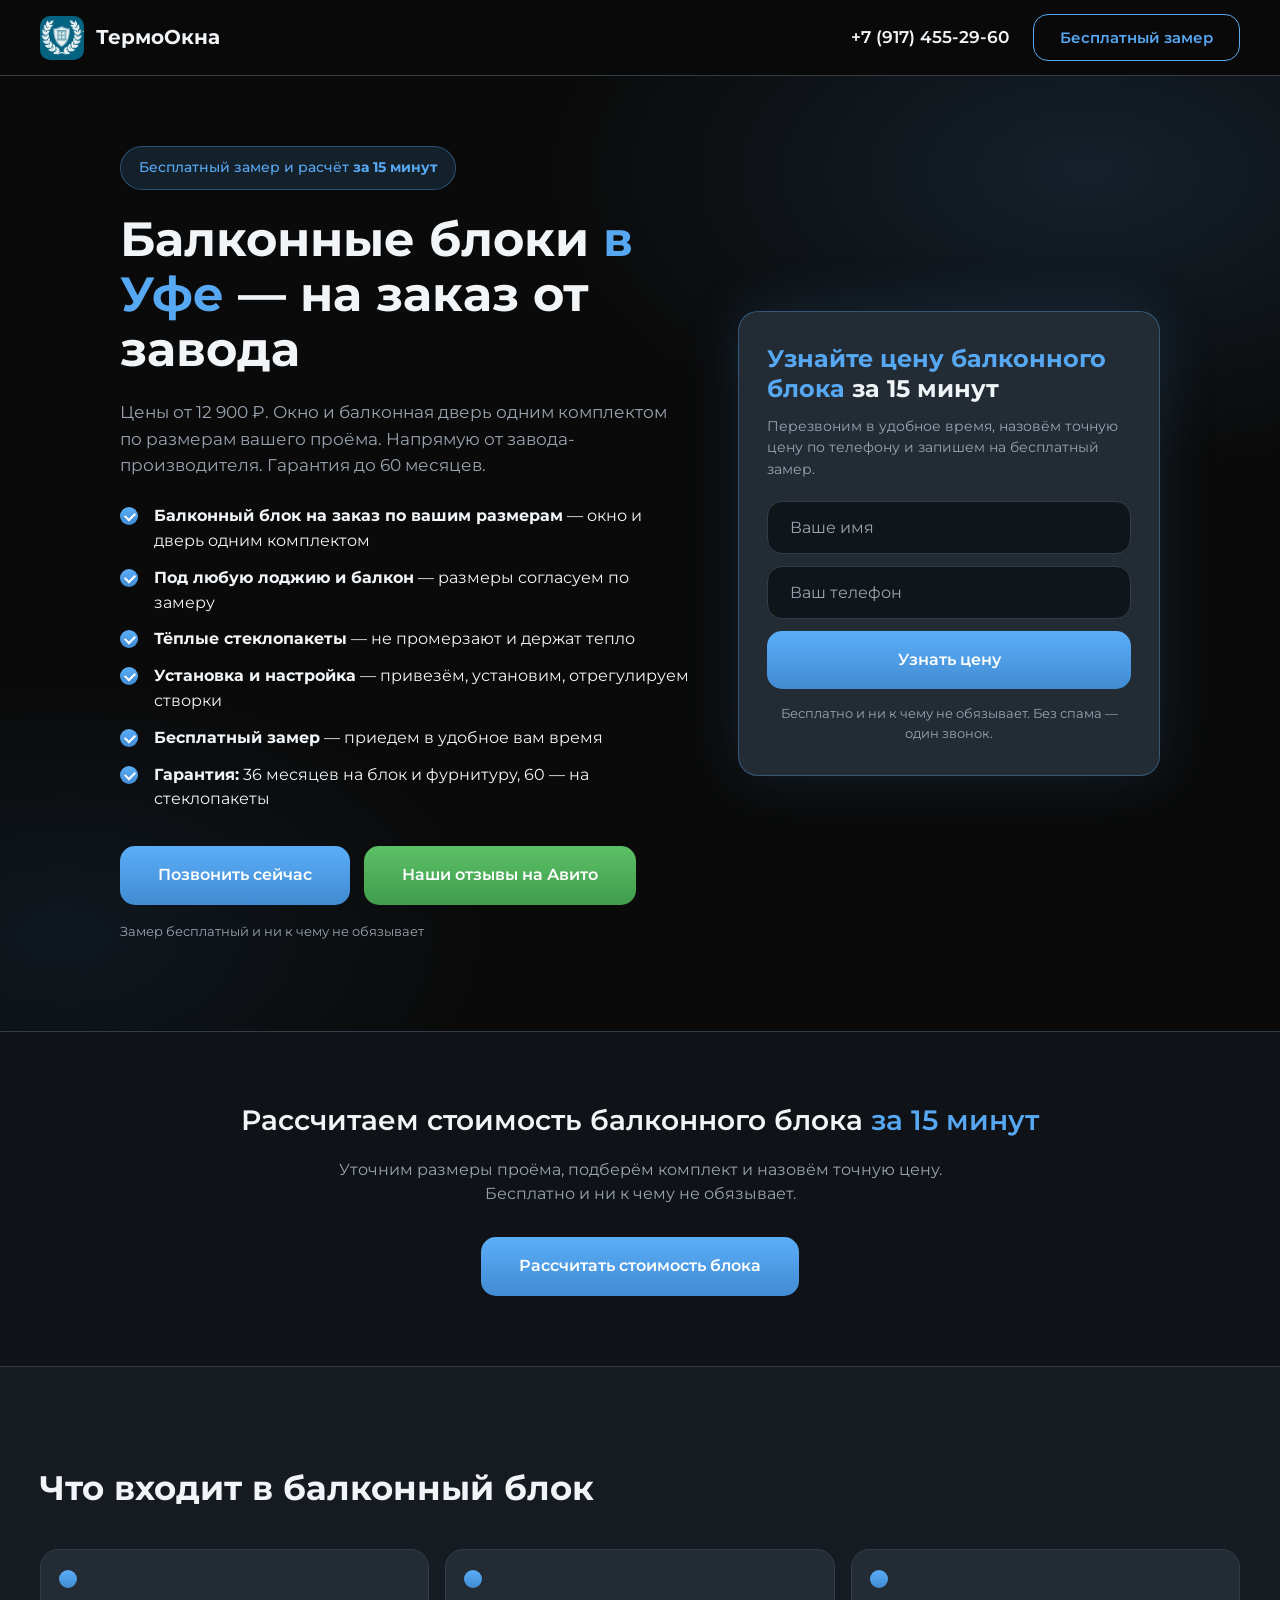
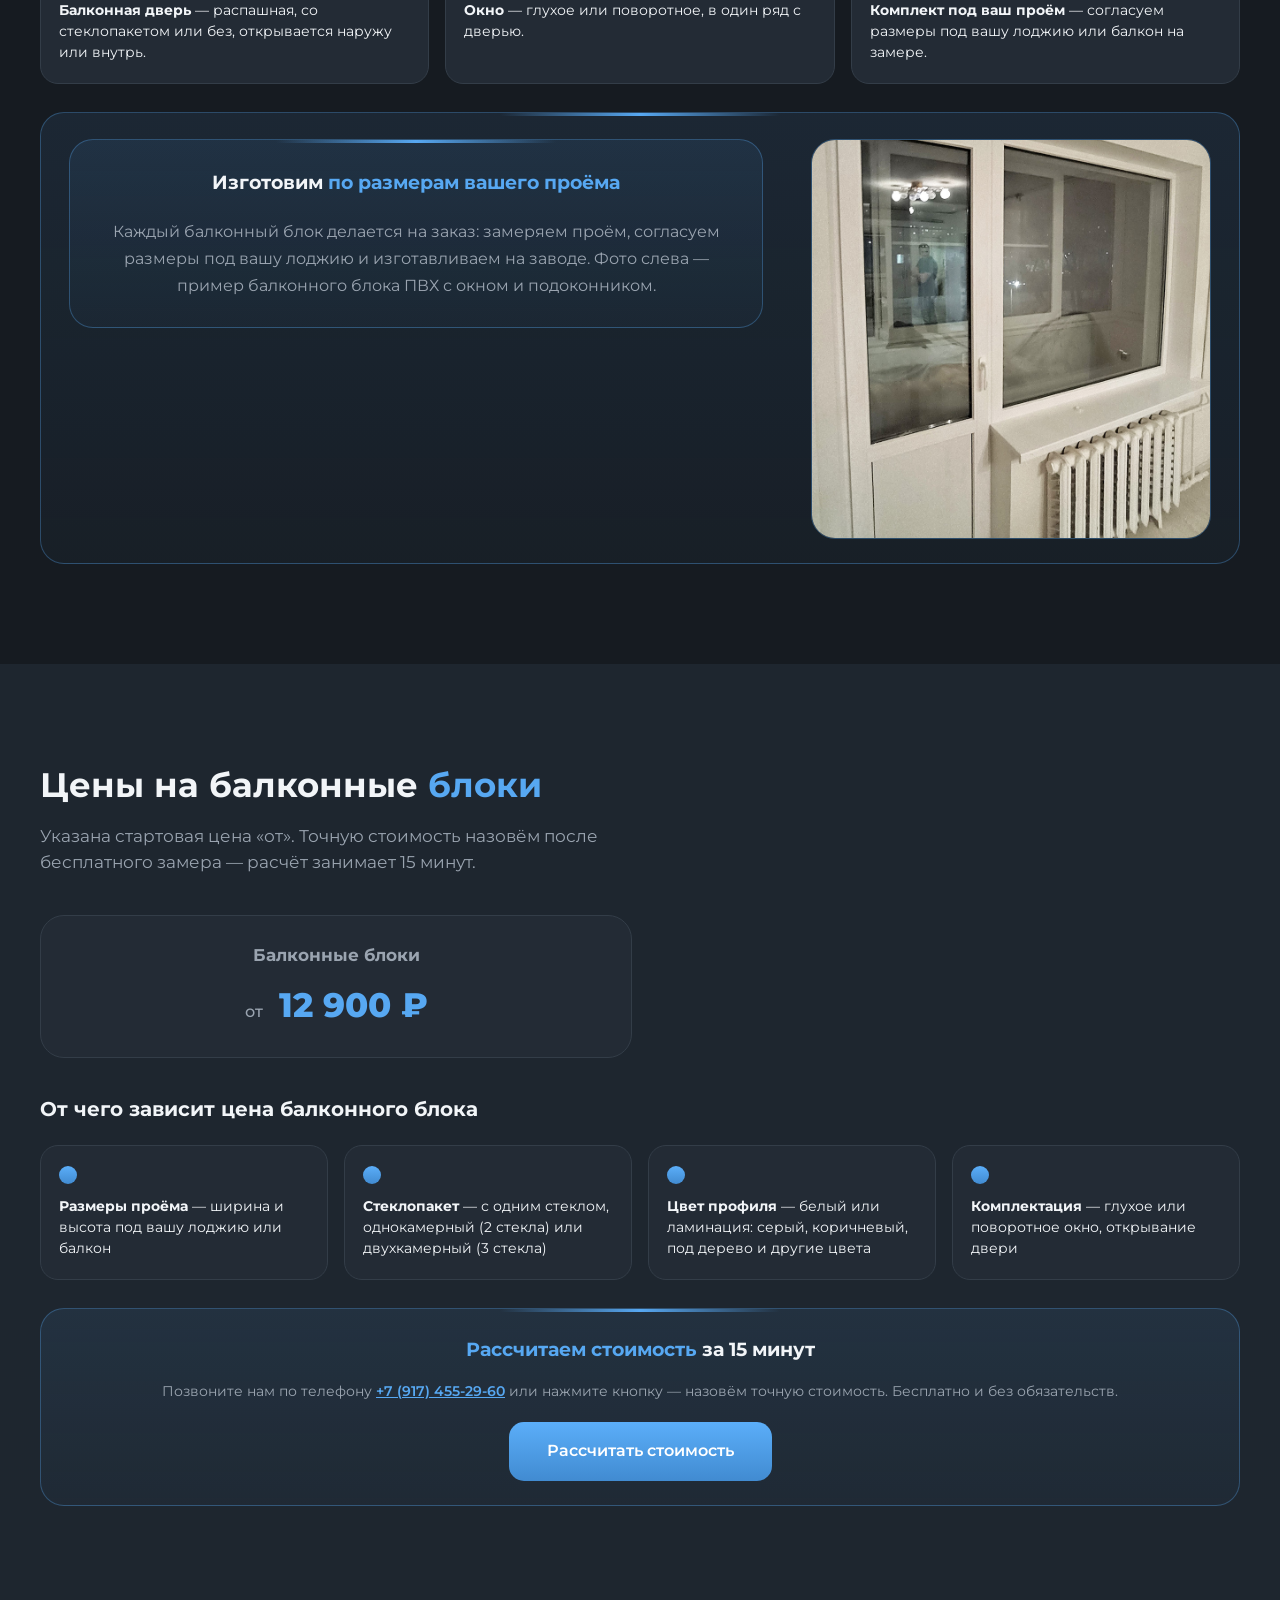
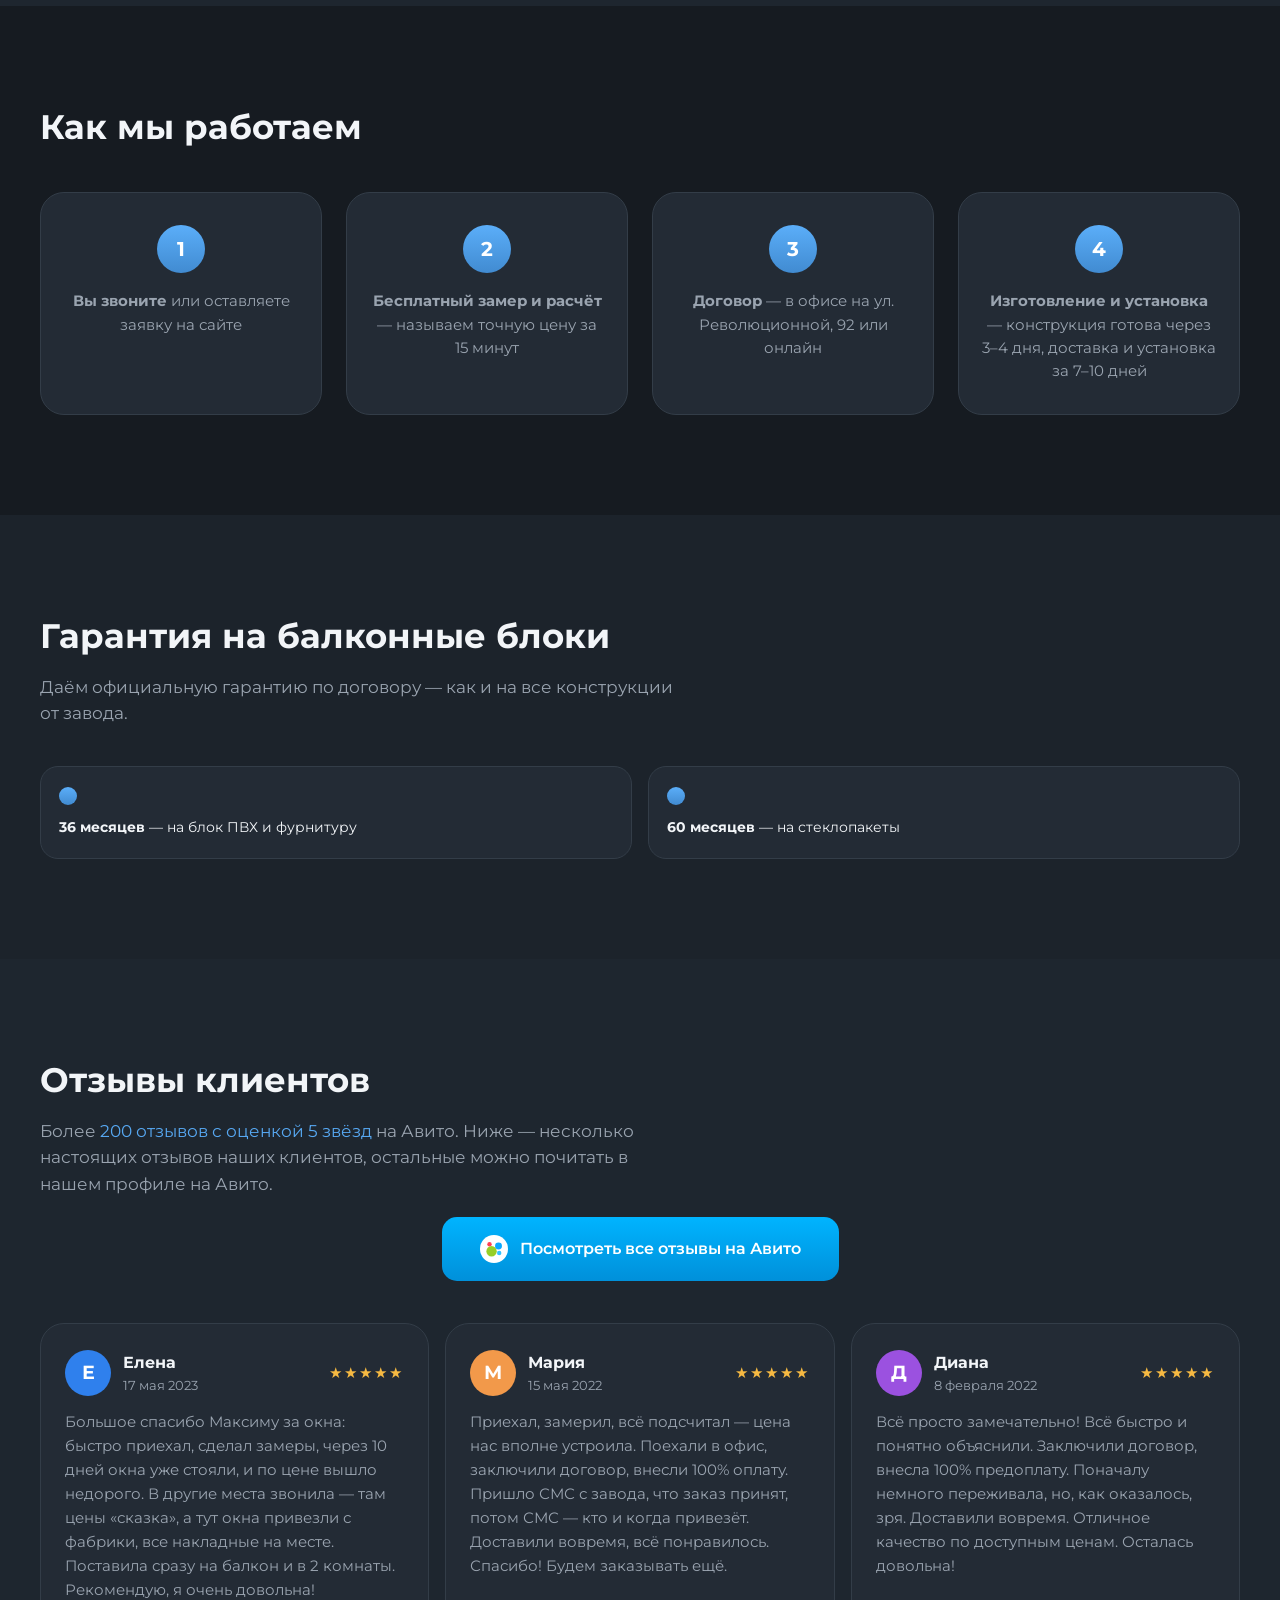
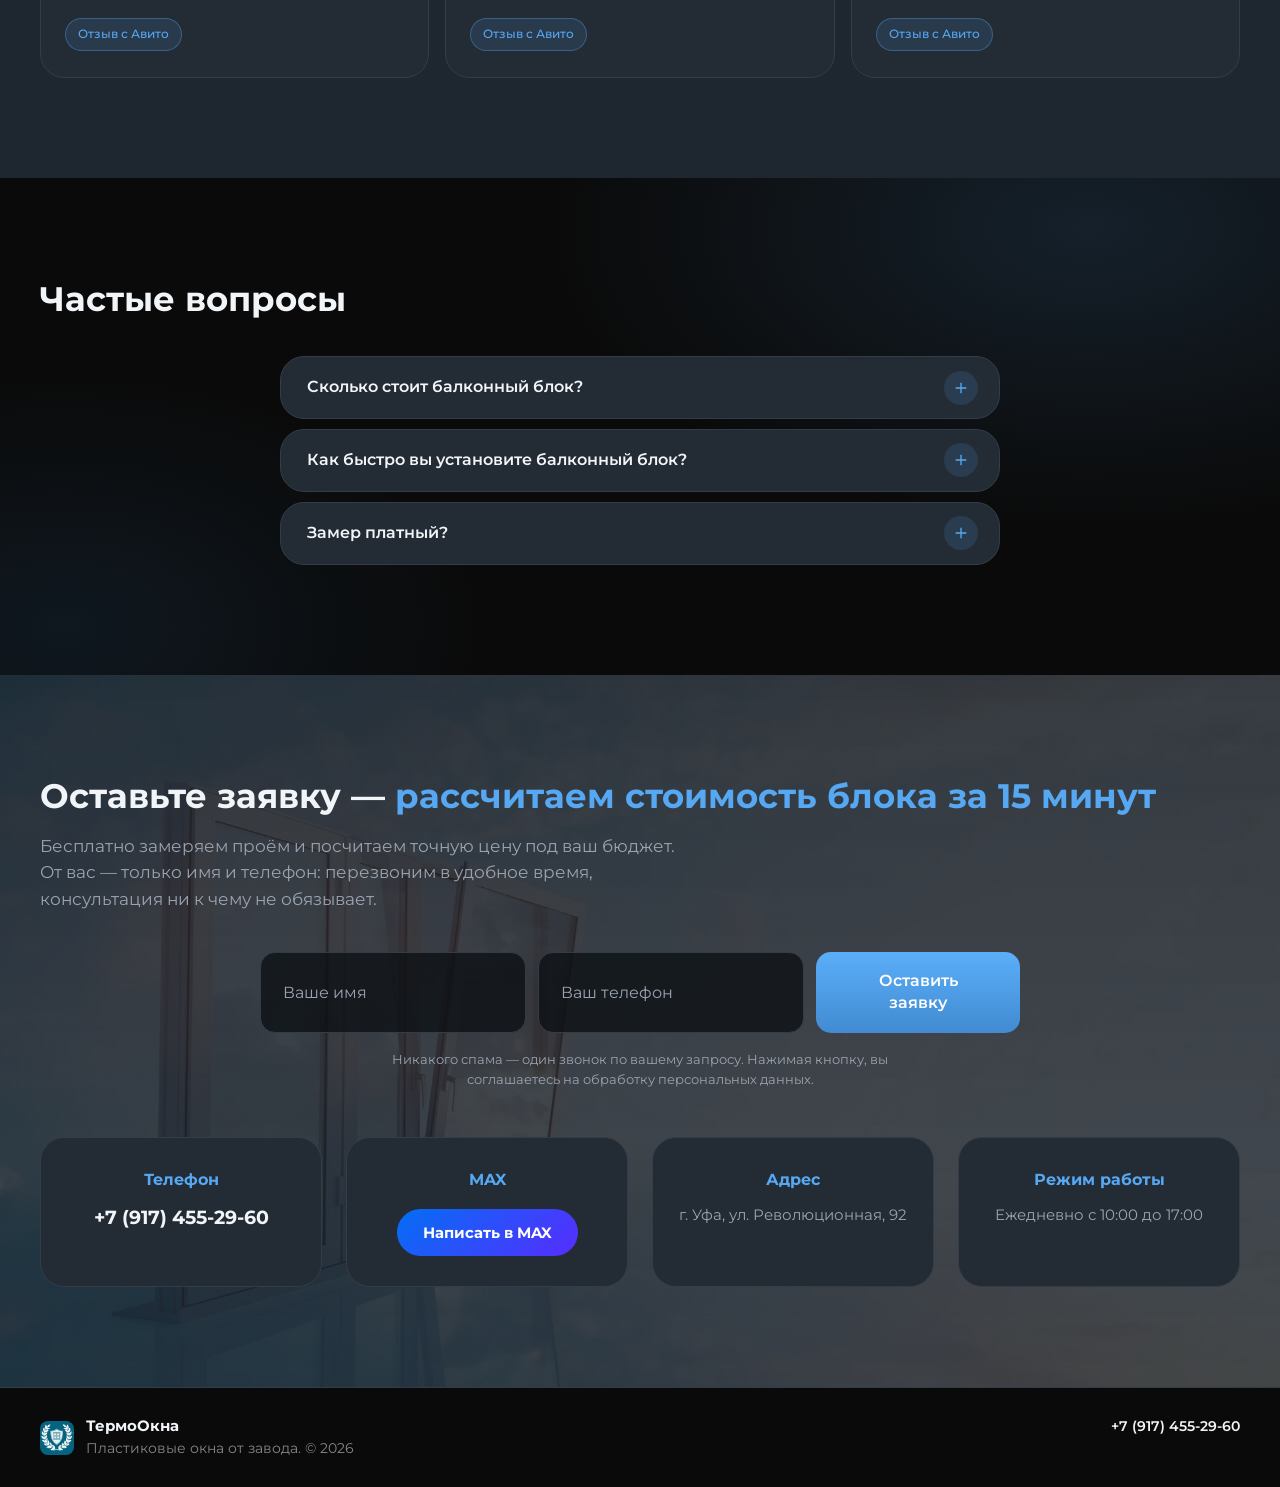
==== balkonnye-bloki.html @ ce903aae "Add balcony blocks service page with prices" ====
<!DOCTYPE html>
<html lang="ru">
<head>
  <meta charset="UTF-8">
  <meta name="viewport" content="width=device-width, initial-scale=1.0">
  <title>Балконные блоки в Уфе — от 12 900 ₽, на заказ от завода | ТермоОкна</title>
  <meta name="description" content="Балконные блоки ПВХ в Уфе от 12 900 ₽: окно и балконная дверь одним комплектом, по размерам вашего проёма. Напрямую от завода, бесплатный замер, гарантия до 60 месяцев. Звоните: +7 (917) 455-29-60.">
  <meta property="og:type" content="website">
  <meta property="og:site_name" content="ТермоОкна">
  <meta property="og:locale" content="ru_RU">
  <meta property="og:title" content="Балконные блоки в Уфе — от 12 900 ₽, на заказ от завода">
  <meta property="og:description" content="Балконные блоки ПВХ от 12 900 ₽: окно и балконная дверь одним комплектом, по размерам проёма. Бесплатный замер, расчёт за 15 минут, гарантия до 60 месяцев.">
  <meta property="og:url" content="https://termooknaufa.ru/balkonnye-bloki.html">
  <meta property="og:image" content="https://termooknaufa.ru/assets/products-balcony.jpg">
  <link rel="canonical" href="https://termooknaufa.ru/balkonnye-bloki.html">
  <link rel="icon" type="image/png" href="assets/favicon.png">
  <link rel="preconnect" href="https://fonts.googleapis.com">
  <link rel="preconnect" href="https://fonts.gstatic.com" crossorigin>
  <link href="https://fonts.googleapis.com/css2?family=Montserrat:wght@400;500;600;700;800&display=swap" rel="stylesheet">
  <link rel="stylesheet" href="style.css">
  <script type="application/ld+json">
  {
    "@context": "https://schema.org",
    "@type": "Service",
    "serviceType": "Балконные блоки ПВХ",
    "name": "Балконные блоки в Уфе",
    "url": "https://termooknaufa.ru/balkonnye-bloki.html",
    "image": "https://termooknaufa.ru/assets/products-balcony.jpg",
    "description": "Балконные блоки ПВХ в Уфе на заказ напрямую от завода-производителя: окно и балконная дверь одним комплектом, по размерам вашего проёма. Цены от 12 900 ₽, бесплатный замер, гарантия до 60 месяцев.",
    "provider": {
      "@type": "HomeAndConstructionBusiness",
      "name": "ТермоОкна",
      "url": "https://termooknaufa.ru/",
      "telephone": "+7 (917) 455-29-60",
      "address": {
        "@type": "PostalAddress",
        "streetAddress": "ул. Революционная, 92",
        "addressLocality": "Уфа",
        "addressRegion": "Республика Башкортостан",
        "postalCode": "450078",
        "addressCountry": "RU"
      },
      "openingHours": "Mo-Su 10:00-17:00"
    },
    "areaServed": ["Уфа", "Республика Башкортостан"],
    "offers": {
      "@type": "AggregateOffer",
      "lowPrice": "12900",
      "highPrice": "12900",
      "priceCurrency": "RUB"
    }
  }
  </script>
  <script type="application/ld+json">
  {
    "@context": "https://schema.org",
    "@type": "FAQPage",
    "mainEntity": [
      {
        "@type": "Question",
        "name": "Сколько стоит балконный блок?",
        "acceptedAnswer": {
          "@type": "Answer",
          "text": "От 12 900 ₽. Точная цена зависит от размеров проёма, стеклопакета, цвета и комплектации: после бесплатного замера назовём точную сумму за 15 минут."
        }
      },
      {
        "@type": "Question",
        "name": "Как быстро вы установите балконный блок?",
        "acceptedAnswer": {
          "@type": "Answer",
          "text": "Изготавливаем за 3–4 дня, доставка и установка занимают до 7–10 дней."
        }
      },
      {
        "@type": "Question",
        "name": "Замер платный?",
        "acceptedAnswer": {
          "@type": "Answer",
          "text": "Нет, замер бесплатный. Приедем в удобное время и замеряем проём."
        }
      }
    ]
  }
  </script>
  <!-- Yandex.Metrika counter -->
  <script type="text/javascript">
    (function(m,e,t,r,i,k,a){
        m[i]=m[i]||function(){(m[i].a=m[i].a||[]).push(arguments)};
        m[i].l=1*new Date();
        for (var j = 0; j < document.scripts.length; j++) {if (document.scripts[j].src === r) { return; }}
        k=e.createElement(t),a=e.getElementsByTagName(t)[0],k.async=1,k.src=r,a.parentNode.insertBefore(k,a)
    })(window, document,'script','https://mc.yandex.ru/metrika/tag.js?id=114295345', 'ym');

    ym(114295345, 'init', {ssr:true, webvisor:true, clickmap:true, ecommerce:"dataLayer", referrer: document.referrer, url: location.href, accurateTrackBounce:true, trackLinks:true});
  </script>
  <noscript><div><img src="https://mc.yandex.ru/watch/114295345" style="position:absolute; left:-9999px;" alt="" /></div></noscript>
  <!-- /Yandex.Metrika counter -->
</head>
<body>
  <header class="header">
    <div class="container header-inner">
      <a href="index.html" class="logo">
        <img src="assets/logo-icon.png" alt="Логотип ТермоОкна" class="logo-img">
        <span class="logo-text">ТермоОкна</span>
      </a>
      <div class="header-contacts">
        <a href="tel:+79174552960" class="header-phone">+7 (917) 455-29-60</a>
        <a href="#contacts" class="btn btn-outline">Бесплатный замер</a>
      </div>
    </div>
  </header>

  <main>
    <section class="hero">
      <div class="hero-inner">
        <div class="hero-content">
          <p class="hero-badge">Бесплатный замер и расчёт <b>за 15 минут</b></p>
          <h1>Балконные блоки <mark>в Уфе</mark> — на заказ от завода</h1>
          <p class="hero-sub">Цены от 12 900 ₽. Окно и балконная дверь одним комплектом по размерам вашего проёма. Напрямую от завода-производителя. Гарантия до 60 месяцев.</p>
          <ul class="hero-list">
            <li><b>Балконный блок на заказ по вашим размерам</b> — окно и дверь одним комплектом</li>
            <li><b>Под любую лоджию и балкон</b> — размеры согласуем по замеру</li>
            <li><b>Тёплые стеклопакеты</b> — не промерзают и держат тепло</li>
            <li><b>Установка и настройка</b> — привезём, установим, отрегулируем створки</li>
            <li><b>Бесплатный замер</b> — приедем в удобное вам время</li>
            <li><b>Гарантия:</b> 36 месяцев на блок и фурнитуру, 60 — на стеклопакеты</li>
          </ul>
          <div class="hero-actions">
            <button type="button" class="btn" data-call-modal>Позвонить сейчас</button>
            <a href="#reviews" class="btn btn-reviews">Наши отзывы на Авито</a>
          </div>
          <p class="hero-note">Замер бесплатный и ни к чему не обязывает</p>
        </div>
        <div class="hero-media">
          <div class="hero-form-card">
            <h2 class="hero-form-title"><mark>Узнайте цену балконного блока</mark> за 15 минут</h2>
            <p class="hero-form-sub">Перезвоним в удобное время, назовём точную цену по телефону и запишем на бесплатный замер.</p>
            <form class="lead-form hero-form" action="https://formspree.io/f/meagedaj" method="POST">
              <input type="text" name="name" placeholder="Ваше имя" autocomplete="name" required>
              <input type="tel" name="phone" placeholder="Ваш телефон" autocomplete="tel" required>
              <input type="text" name="_gotcha" tabindex="-1" autocomplete="off" hidden>
              <button type="submit" class="btn">Узнать цену</button>
            </form>
            <p class="lead-status" hidden></p>
            <p class="hero-form-note">Бесплатно и ни к чему не обязывает. Без спама — один звонок.</p>
          </div>
        </div>
      </div>
    </section>

    <section class="band">
      <div class="container">
        <h2>Рассчитаем стоимость балконного блока <mark>за 15 минут</mark></h2>
        <p class="band-sub">Уточним размеры проёма, подберём комплект и назовём точную цену. Бесплатно и ни к чему не обязывает.</p>
        <button type="button" class="btn" data-call-modal>Рассчитать стоимость блока</button>
      </div>
    </section>

    <section class="section" id="types">
      <div class="container">
        <h2>Что входит в балконный блок</h2>
        <div class="benefits benefits-three">
          <div class="benefit">
            <span class="benefit-icon"></span>
            <h3><b>Балконная дверь</b> — распашная, со стеклопакетом или без, открывается наружу или внутрь.</h3>
          </div>
          <div class="benefit">
            <span class="benefit-icon"></span>
            <h3><b>Окно</b> — глухое или поворотное, в один ряд с дверью.</h3>
          </div>
          <div class="benefit">
            <span class="benefit-icon"></span>
            <h3><b>Комплект под ваш проём</b> — согласуем размеры под вашу лоджию или балкон на замере.</h3>
          </div>
        </div>
        <div class="delivery benefits-top">
          <div class="benefits-text">
            <h3>Изготовим <mark>по размерам вашего проёма</mark></h3>
            <p>Каждый балконный блок делается на заказ: замеряем проём, согласуем размеры под вашу лоджию и изготавливаем на заводе. Фото слева — пример балконного блока ПВХ с окном и подоконником.</p>
          </div>
          <img src="assets/products-balcony.jpg" alt="Балконный блок ПВХ с окном и подоконником" class="benefits-photo" loading="lazy">
        </div>
      </div>
    </section>

    <section class="section section-tint" id="price">
      <div class="container">
        <h2>Цены на балконные <mark>блоки</mark></h2>
        <p class="section-desc">Указана стартовая цена «от». Точную стоимость назовём после бесплатного замера — расчёт занимает 15 минут.</p>
        <div class="price-cards">
          <div class="price-card">
            <h3>Балконные блоки</h3>
            <p class="price-value"><span class="price-from">от</span> 12 900 ₽</p>
          </div>
        </div>
        <h3 class="price-factors">От чего зависит цена балконного блока</h3>
        <div class="benefits">
          <div class="benefit">
            <span class="benefit-icon"></span>
            <h3><b>Размеры проёма</b> — ширина и высота под вашу лоджию или балкон</h3>
          </div>
          <div class="benefit">
            <span class="benefit-icon"></span>
            <h3><b>Стеклопакет</b> — с одним стеклом, однокамерный (2 стекла) или двухкамерный (3 стекла)</h3>
          </div>
          <div class="benefit">
            <span class="benefit-icon"></span>
            <h3><b>Цвет профиля</b> — белый или ламинация: серый, коричневый, под дерево и другие цвета</h3>
          </div>
          <div class="benefit">
            <span class="benefit-icon"></span>
            <h3><b>Комплектация</b> — глухое или поворотное окно, открывание двери</h3>
          </div>
        </div>
        <div class="delivery">
          <h3><mark>Рассчитаем стоимость</mark> за 15 минут</h3>
          <p class="delivery-note">Позвоните нам по телефону <a href="tel:+79174552960">+7 (917) 455-29-60</a> или нажмите кнопку — назовём точную стоимость. Бесплатно и без обязательств.</p>
          <button type="button" class="btn" data-call-modal>Рассчитать стоимость</button>
        </div>
      </div>
    </section>

    <section class="section" id="steps">
      <div class="container">
        <h2>Как мы работаем</h2>
        <div class="steps">
          <div class="step"><span class="step-num">1</span><p><b>Вы звоните</b> или оставляете заявку на сайте</p></div>
          <div class="step"><span class="step-num">2</span><p><b>Бесплатный замер и расчёт</b> — называем точную цену за 15 минут</p></div>
          <div class="step"><span class="step-num">3</span><p><b>Договор</b> — в офисе на ул. Революционной, 92 или онлайн</p></div>
          <div class="step"><span class="step-num">4</span><p><b>Изготовление и установка</b> — конструкция готова через 3–4 дня, доставка и установка за 7–10 дней</p></div>
        </div>
      </div>
    </section>

    <section class="section section-alt" id="warranty">
      <div class="container">
        <h2>Гарантия на балконные блоки</h2>
        <p class="section-desc">Даём официальную гарантию по договору — как и на все конструкции от завода.</p>
        <div class="benefits benefits-two">
          <div class="benefit">
            <span class="benefit-icon"></span>
            <h3><b>36 месяцев</b> — на блок ПВХ и фурнитуру</h3>
          </div>
          <div class="benefit">
            <span class="benefit-icon"></span>
            <h3><b>60 месяцев</b> — на стеклопакеты</h3>
          </div>
        </div>
      </div>
    </section>

    <section class="section section-tint" id="reviews">
      <div class="container">
        <h2>Отзывы клиентов</h2>
        <p class="section-desc">Более <mark>200 отзывов с оценкой 5 звёзд</mark> на Авито. Ниже — несколько настоящих отзывов наших клиентов, остальные можно почитать в нашем профиле на Авито.</p>
        <div class="reviews-cta">
          <a href="https://www.avito.ru/brands/remont_ufa/all/remont_i_stroitelstvo?iid=3870014080&amp;src=search_seller_info&amp;sellerId=198b5db217d357857bb0ad25b75abda2" target="_blank" rel="noopener" class="btn btn-avito">
            <span class="avito-badge" aria-hidden="true">
              <svg viewBox="0 0 26 24" xmlns="http://www.w3.org/2000/svg">
                <circle cx="6.5" cy="4.5" r="3.2" fill="#ff4053"></circle>
                <circle cx="9.5" cy="14.5" r="7.5" fill="#97cf26"></circle>
                <circle cx="19.5" cy="7" r="5" fill="#0aa9ff"></circle>
                <circle cx="20.5" cy="17" r="3.2" fill="#33c2ff"></circle>
              </svg>
            </span>
            Посмотреть все отзывы на Авито
          </a>
        </div>
        <div class="reviews-grid">
          <article class="review-card">
            <div class="review-top">
              <span class="review-avatar" style="background: #2f80ed">Е</span>
              <span class="review-author">
                <span class="review-name">Елена</span>
                <span class="review-date">17 мая 2023</span>
              </span>
              <span class="review-stars" aria-label="Оценка 5 из 5">★★★★★</span>
            </div>
            <p class="review-text">Большое спасибо Максиму за окна: быстро приехал, сделал замеры, через 10 дней окна уже стояли, и по цене вышло недорого. В другие места звонила — там цены «сказка», а тут окна привезли с фабрики, все накладные на месте. Поставила сразу на балкон и в 2 комнаты. Рекомендую, я очень довольна!</p>
            <span class="review-source">Отзыв с Авито</span>
          </article>
          <article class="review-card">
            <div class="review-top">
              <span class="review-avatar" style="background: #f2994a">М</span>
              <span class="review-author">
                <span class="review-name">Мария</span>
                <span class="review-date">15 мая 2022</span>
              </span>
              <span class="review-stars" aria-label="Оценка 5 из 5">★★★★★</span>
            </div>
            <p class="review-text">Приехал, замерил, всё подсчитал — цена нас вполне устроила. Поехали в офис, заключили договор, внесли 100% оплату. Пришло СМС с завода, что заказ принят, потом СМС — кто и когда привезёт. Доставили вовремя, всё понравилось. Спасибо! Будем заказывать ещё.</p>
            <span class="review-source">Отзыв с Авито</span>
          </article>
          <article class="review-card">
            <div class="review-top">
              <span class="review-avatar" style="background: #9b51e0">Д</span>
              <span class="review-author">
                <span class="review-name">Диана</span>
                <span class="review-date">8 февраля 2022</span>
              </span>
              <span class="review-stars" aria-label="Оценка 5 из 5">★★★★★</span>
            </div>
            <p class="review-text">Всё просто замечательно! Всё быстро и понятно объяснили. Заключили договор, внесла 100% предоплату. Поначалу немного переживала, но, как оказалось, зря. Доставили вовремя. Отличное качество по доступным ценам. Осталась довольна!</p>
            <span class="review-source">Отзыв с Авито</span>
          </article>
        </div>
      </div>
    </section>

    <section class="section" id="faq">
      <div class="container">
        <h2>Частые вопросы</h2>
        <div class="faq">
          <details class="faq-item">
            <summary>Сколько стоит балконный блок?</summary>
            <p>От <b>12 900 ₽</b>. Точная цена зависит от размеров проёма, стеклопакета, цвета и комплектации: после бесплатного замера назовём точную сумму за 15 минут.</p>
          </details>
          <details class="faq-item">
            <summary>Как быстро вы установите балконный блок?</summary>
            <p>Изготавливаем за <b>3–4 дня</b>, доставка и установка занимают до <b>7–10 дней</b>.</p>
          </details>
          <details class="faq-item">
            <summary>Замер платный?</summary>
            <p>Нет, замер бесплатный. Приедем в удобное время и замеряем проём.</p>
          </details>
        </div>
      </div>
    </section>

    <section class="section section-alt" id="contacts">
      <div class="container">
        <h2>Оставьте заявку — <mark>рассчитаем стоимость блока за 15 минут</mark></h2>
        <p class="section-desc">Бесплатно замеряем проём и посчитаем точную цену под ваш бюджет. От вас — только имя и телефон: перезвоним в удобное время, консультация ни к чему не обязывает.</p>
        <form class="lead-form" id="lead-form" action="https://formspree.io/f/meagedaj" method="POST">
          <input type="text" name="name" placeholder="Ваше имя" autocomplete="name" required>
          <input type="tel" name="phone" placeholder="Ваш телефон" autocomplete="tel" required>
          <input type="text" name="_gotcha" tabindex="-1" autocomplete="off" hidden>
          <button type="submit" class="btn">Оставить заявку</button>
        </form>
        <p class="lead-status" id="lead-status" hidden></p>
        <p class="lead-note">Никакого спама — один звонок по вашему запросу. Нажимая кнопку, вы соглашаетесь на обработку персональных данных.</p>
        <div class="contacts-grid contacts-4">
          <div class="contact-card">
            <h3><b>Телефон</b></h3>
            <a href="tel:+79174552960" class="contact-link">+7 (917) 455-29-60</a>
          </div>
          <div class="contact-card">
            <h3><b>MAX</b></h3>
            <a href="https://max.ru/u/f9LHodD0cOJNdT5oKuo22Lu_w0izocGYDQcTboKajfzcwL0R4Vyu-ZiBORg" target="_blank" rel="noopener" class="contact-link contact-link-max">Написать в MAX</a>
          </div>
          <div class="contact-card">
            <h3><b>Адрес</b></h3>
            <p>г. Уфа, ул. Революционная, 92</p>
          </div>
          <div class="contact-card">
            <h3><b>Режим работы</b></h3>
            <p>Ежедневно с 10:00 до 17:00</p>
          </div>
        </div>
      </div>
    </section>
  </main>

  <div class="call-modal" id="call-modal" hidden>
    <div class="call-modal-card">
      <button type="button" class="call-modal-close" id="call-modal-close" aria-label="Закрыть">&#10005;</button>
      <span class="call-modal-icon" aria-hidden="true">
        <svg viewBox="0 0 24 24" width="26" height="26" fill="none" stroke="currentColor" stroke-width="2" stroke-linecap="round" stroke-linejoin="round"><path d="M22 16.92v3a2 2 0 0 1-2.18 2 19.79 19.79 0 0 1-8.63-3.07 19.5 19.5 0 0 1-6-6 19.79 19.79 0 0 1-3.07-8.67A2 2 0 0 1 4.11 2h3a2 2 0 0 1 2 1.72c.127.96.361 1.903.7 2.81a2 2 0 0 1-.45 2.11L8.09 9.91a16 16 0 0 0 6 6l1.27-1.27a2 2 0 0 1 2.11-.45c.907.339 1.85.573 2.81.7A2 2 0 0 1 22 16.92z"/></svg>
      </span>
      <h3>Позвоните — и узнайте цену <mark>за 15 минут</mark></h3>
      <p class="call-modal-text">Назовите размеры проёма — мы сразу назовём точную стоимость балконного блока по заводским ценам, без наценок и обязательств. Подберём комплект и запишем на бесплатный замер.</p>
      <a href="tel:+79174552960" class="btn call-modal-phone">+7 (917) 455-29-60</a>
      <p class="call-modal-note">Работаем ежедневно с 10:00 до 17:00. Удобнее написать? <a href="https://max.ru/u/f9LHodD0cOJNdT5oKuo22Lu_w0izocGYDQcTboKajfzcwL0R4Vyu-ZiBORg" target="_blank" rel="noopener" class="call-modal-link">Напишите нам в MAX</a> или <a href="#contacts" class="call-modal-link">оставьте заявку на сайте</a> — мы перезвоним сами.</p>
    </div>
  </div>

  <footer class="footer">
    <div class="container footer-inner">
      <div class="footer-brand">
        <img src="assets/logo-icon.png" alt="Логотип ТермоОкна" class="footer-logo" loading="lazy">
        <div class="footer-brand-text">
          <p class="footer-name">ТермоОкна</p>
          <p>Пластиковые окна от завода. © 2026</p>
        </div>
      </div>
      <a href="tel:+79174552960">+7 (917) 455-29-60</a>
    </div>
  </footer>

  <script>
    var forms = document.querySelectorAll('.lead-form');

    for (var i = 0; i < forms.length; i++) {
      attachLeadForm(forms[i]);
    }

    function attachLeadForm(form) {
      form.addEventListener('submit', function (e) {
        e.preventDefault();
        var button = form.querySelector('button');
        var status = form.nextElementSibling;
        button.disabled = true;
        button.textContent = 'Отправляем...';
        if (status) status.hidden = true;

        fetch('https://formspree.io/f/meagedaj', {
          method: 'POST',
          body: new FormData(form),
          headers: { 'Accept': 'application/json' }
        })
          .then(function (response) {
            if (response.ok) {
              form.reset();
              if (status) {
                status.textContent = 'Заявка отправлена! Мы перезвоним вам в ближайшее время.';
                status.classList.remove('lead-status-error');
                status.hidden = false;
              }
            } else {
              throw new Error('send failed');
            }
          })
          .catch(function () {
            if (status) {
              status.textContent = 'Не удалось отправить заявку. Позвоните нам: +7 (917) 455-29-60';
              status.classList.add('lead-status-error');
              status.hidden = false;
            }
          })
          .finally(function () {
            button.disabled = false;
            button.textContent = form.classList.contains('hero-form') ? 'Узнать цену' : 'Оставить заявку';
          });
      });
    }

    var callModal = document.getElementById('call-modal');
    var callButtons = document.querySelectorAll('[data-call-modal]');

    function closeCallModal() {
      callModal.hidden = true;
      document.body.style.overflow = '';
    }

    for (var j = 0; j < callButtons.length; j++) {
      callButtons[j].addEventListener('click', function () {
        callModal.hidden = false;
        document.body.style.overflow = 'hidden';
      });
    }

    document.getElementById('call-modal-close').addEventListener('click', closeCallModal);

    callModal.addEventListener('click', function (e) {
      if (e.target === callModal || e.target.closest('a')) closeCallModal();
    });

    document.addEventListener('keydown', function (e) {
      if (e.key === 'Escape' && !callModal.hidden) {
        closeCallModal();
      }
    });
  </script>
</body>
</html>
---- style.css ----
:root {
  --blue: #57a8f2;
  --blue-dark: #3c91de;
  --blue-deep: #327cc1;
  --grad: linear-gradient(180deg, #5baef9 0%, #418bd1 100%);
  --bg-dark: #0a0a0a;
  --bg-dark-alt: #0f1216;
  --bg: #161b21;
  --bg-alt: #1c232b;
  --bg-tint: #1e262f;
  --card: #232b35;
  --border: #333d48;
  --text: #f2f5f8;
  --text-muted: #9aa4b0;
  --radius-btn: 15px;
  --radius-card: 24px;
}

* {
  margin: 0;
  padding: 0;
  box-sizing: border-box;
}

body {
  font-family: "Montserrat", Arial, sans-serif;
  color: var(--text);
  background: var(--bg-dark);
  font-size: 16px;
  line-height: 1.55;
  overflow-x: hidden;
}

.container {
  max-width: 1240px;
  margin: 0 auto;
  padding: 0 20px;
}

mark {
  background: none;
  color: var(--blue);
  padding: 0;
}

b,
strong {
  font-weight: 700;
}

.header {
  background: rgba(10, 10, 10, 0.85);
  border-bottom: 1px solid var(--border);
  padding: 14px 0;
}

.header-inner {
  display: flex;
  align-items: center;
  justify-content: space-between;
  gap: 24px;
  flex-wrap: wrap;
}

.logo {
  display: flex;
  align-items: center;
  gap: 12px;
  text-decoration: none;
  color: var(--text);
  font-weight: 700;
  font-size: 20px;
  white-space: nowrap;
}

.logo-img {
  width: 44px;
  height: 44px;
  object-fit: cover;
  border-radius: 10px;
}

.header-contacts {
  margin-left: auto;
  display: flex;
  align-items: center;
  gap: 24px;
  flex-wrap: wrap;
}

.header-phone {
  font-size: 17px;
  font-weight: 600;
  color: var(--text);
  text-decoration: none;
  white-space: nowrap;
}

.header-phone:hover {
  color: var(--blue);
}

.btn {
  display: inline-block;
  padding: 18px 38px;
  background: var(--grad);
  color: #fff;
  font-family: inherit;
  font-size: 16px;
  font-weight: 600;
  text-decoration: none;
  border: none;
  border-radius: var(--radius-btn);
  cursor: pointer;
  transition: filter 0.2s, transform 0.2s;
  line-height: 1.4;
  text-align: center;
}

.btn:hover {
  filter: brightness(1.08);
  transform: translateY(-1px);
}

.btn-outline {
  background: transparent;
  color: var(--blue);
  border: 1px solid var(--blue);
  padding: 12px 26px;
  font-size: 15px;
}

.btn-outline:hover {
  background: rgba(87, 168, 242, 0.12);
  filter: none;
  transform: none;
}

.btn-reviews {
  background: linear-gradient(180deg, #5cc067 0%, #3f9d4c 100%);
}

.hero {
  background:
    radial-gradient(900px 500px at 85% 10%, rgba(87, 168, 242, 0.14), transparent 60%),
    radial-gradient(700px 420px at 5% 90%, rgba(60, 145, 222, 0.1), transparent 60%),
    var(--bg-dark);
  padding: 70px 0 90px;
  border-bottom: 1px solid var(--border);
}

.hero-inner {
  display: grid;
  grid-template-columns: 1.15fr 0.85fr;
  gap: 48px;
  align-items: center;
  max-width: 1040px;
  margin: 0 auto;
}

.hero-content {
  min-width: 0;
}

.hero-badge {
  display: inline-block;
  background: rgba(87, 168, 242, 0.14);
  border: 1px solid rgba(87, 168, 242, 0.35);
  color: var(--blue);
  font-size: 14px;
  font-weight: 500;
  padding: 10px 18px;
  border-radius: 30px;
  margin-bottom: 22px;
}

.hero h1 {
  font-size: 48px;
  line-height: 1.15;
  font-weight: 700;
  overflow-wrap: break-word;
}

.hero-sub {
  max-width: 560px;
  margin: 22px 0 26px;
  font-size: 17px;
  color: var(--text-muted);
}

.hero-list {
  list-style: none;
  margin: 0 0 34px;
}

.hero-list li {
  position: relative;
  padding-left: 34px;
  font-size: 16px;
  margin: 12px 0;
}

.hero-list li::before {
  content: "";
  position: absolute;
  left: 0;
  top: 3px;
  width: 18px;
  height: 18px;
  border-radius: 50%;
  background: var(--grad);
}

.hero-list li::after {
  content: "";
  position: absolute;
  left: 5px;
  top: 8px;
  width: 8px;
  height: 5px;
  border-left: 2px solid #fff;
  border-bottom: 2px solid #fff;
  transform: rotate(-45deg);
}

.hero-actions {
  display: flex;
  gap: 14px;
  flex-wrap: wrap;
}

.hero-note {
  margin-top: 16px;
  font-size: 13px;
  color: var(--text-muted);
}

.hero-media {
  position: relative;
  min-width: 0;
}

.hero-form-card {
  background: var(--card);
  border: 1px solid rgba(87, 168, 242, 0.35);
  border-radius: 20px;
  padding: 32px 28px;
  box-shadow: 0 0 60px rgba(87, 168, 242, 0.15);
}

.hero-form-title {
  font-size: 24px;
  line-height: 1.25;
  font-weight: 700;
  overflow-wrap: break-word;
}

.hero-form-sub {
  margin: 12px 0 20px;
  font-size: 14px;
  color: var(--text-muted);
}

.lead-form.hero-form {
  grid-template-columns: 1fr;
  max-width: none;
  margin: 0;
}

.hero-form .btn {
  width: 100%;
}

.hero-form-note {
  margin-top: 14px;
  font-size: 13px;
  text-align: center;
  color: var(--text-muted);
}

.band {
  background: var(--bg-dark-alt);
  padding: 70px 0;
  text-align: center;
  border-bottom: 1px solid var(--border);
}

.band h2 {
  max-width: 860px;
  margin: 0 auto 18px;
  font-size: 28px;
  line-height: 1.35;
  font-weight: 600;
  color: var(--text);
}

.band-sub {
  max-width: 640px;
  margin: 0 auto 30px;
  font-size: 16px;
  line-height: 1.55;
  color: var(--text-muted);
  overflow-wrap: break-word;
}

.section {
  padding: 100px 0;
  background: var(--bg);
}

h2 {
  font-size: 34px;
  line-height: 1.25;
  font-weight: 700;
}

.section-desc {
  max-width: 640px;
  margin: 16px 0 40px;
  font-size: 17px;
  color: var(--text-muted);
}

.section-alt {
  background: var(--bg-alt);
}

.section-alt#contacts {
  background:
    linear-gradient(180deg, rgba(28, 35, 43, 0.88) 0%, rgba(28, 35, 43, 0.82) 100%),
    url("assets/contacts-bg.webp") center / cover no-repeat;
}

.section-alt#products,
.section#faq {
  background:
    radial-gradient(900px 500px at 85% 10%, rgba(87, 168, 242, 0.14), transparent 60%),
    radial-gradient(700px 420px at 5% 90%, rgba(60, 145, 222, 0.1), transparent 60%),
    var(--bg-dark);
}

.section-tint {
  background: var(--bg-tint);
}

.works-slider-wrap {
  display: flex;
  align-items: center;
  gap: 14px;
}

.works-slider {
  display: grid;
  grid-auto-flow: column;
  grid-auto-columns: calc((100% - 32px) / 3);
  gap: 16px;
  overflow-x: auto;
  scroll-snap-type: x mandatory;
  scroll-behavior: smooth;
  scrollbar-width: none;
  min-width: 0;
}

.works-slider::-webkit-scrollbar {
  display: none;
}

.works-img {
  display: block;
  width: 100%;
  height: 320px;
  object-fit: cover;
  border-radius: var(--radius-card);
  border: 1px solid var(--border);
  scroll-snap-align: start;
  cursor: zoom-in;
  transition: transform 0.2s;
}

.works-img:hover {
  transform: translateY(-4px);
}

.works-arrow {
  flex-shrink: 0;
  width: 46px;
  height: 46px;
  border-radius: 50%;
  background: rgba(87, 168, 242, 0.12);
  border: 1px solid rgba(87, 168, 242, 0.4);
  color: var(--blue);
  font-size: 20px;
  line-height: 1;
  cursor: pointer;
  transition: background 0.2s;
}

.works-arrow:hover {
  background: rgba(87, 168, 242, 0.28);
}

.reviews-slider-wrap {
  display: flex;
  align-items: center;
  gap: 14px;
}

.reviews-slider {
  display: grid;
  grid-auto-flow: column;
  grid-auto-columns: calc((100% - 32px) / 3);
  gap: 16px;
  overflow-x: auto;
  scroll-snap-type: x mandatory;
  scroll-behavior: smooth;
  scrollbar-width: none;
  min-width: 0;
}

.reviews-slider::-webkit-scrollbar {
  display: none;
}

.review-card {
  display: flex;
  flex-direction: column;
  background: var(--card);
  border: 1px solid var(--border);
  border-radius: var(--radius-card);
  padding: 26px 24px;
  scroll-snap-align: start;
  min-width: 0;
}

.review-top {
  display: flex;
  align-items: center;
  gap: 12px;
  margin-bottom: 14px;
}

.review-avatar {
  flex-shrink: 0;
  display: flex;
  align-items: center;
  justify-content: center;
  width: 46px;
  height: 46px;
  border-radius: 50%;
  color: #fff;
  font-weight: 700;
  font-size: 19px;
}

.review-author {
  display: flex;
  flex-direction: column;
  min-width: 0;
}

.review-name {
  font-weight: 700;
  font-size: 16px;
  overflow-wrap: break-word;
}

.review-date {
  font-size: 13px;
  color: var(--text-muted);
}

.review-stars {
  margin-left: auto;
  color: #f5b942;
  font-size: 15px;
  letter-spacing: 2px;
  white-space: nowrap;
}

.review-text {
  flex-grow: 1;
  color: var(--text-muted);
  font-size: 15px;
  line-height: 1.6;
}

.review-source {
  align-self: flex-start;
  margin-top: 16px;
  padding: 6px 12px;
  border-radius: 20px;
  background: rgba(87, 168, 242, 0.12);
  border: 1px solid rgba(87, 168, 242, 0.35);
  color: var(--blue);
  font-size: 12px;
  font-weight: 500;
}

.reviews-cta {
  display: flex;
  justify-content: center;
  margin: -20px 0 42px;
}

.btn-avito {
  display: inline-flex;
  align-items: center;
  gap: 12px;
  background: linear-gradient(180deg, #00b4ff 0%, #0090da 100%);
}

.avito-badge {
  flex-shrink: 0;
  display: inline-flex;
  align-items: center;
  justify-content: center;
  width: 28px;
  height: 28px;
  border-radius: 50%;
  background: #fff;
}

.avito-badge svg {
  width: 18px;
  height: 17px;
}

.reviews-grid {
  display: grid;
  grid-template-columns: repeat(3, 1fr);
  gap: 16px;
}

.lightbox {
  position: fixed;
  inset: 0;
  z-index: 1000;
  display: flex;
  align-items: center;
  justify-content: center;
  padding: 24px;
  background: rgba(4, 6, 9, 0.92);
  cursor: zoom-out;
}

.lightbox[hidden] {
  display: none;
}

.lightbox img {
  max-width: 100%;
  max-height: 92vh;
  border-radius: var(--radius-card);
}

.call-modal {
  position: fixed;
  inset: 0;
  z-index: 1100;
  display: flex;
  align-items: center;
  justify-content: center;
  padding: 24px;
  background: rgba(4, 6, 9, 0.92);
}

.call-modal[hidden] {
  display: none;
}

.call-modal-card {
  position: relative;
  width: 100%;
  max-width: 440px;
  background: var(--card);
  border: 1px solid rgba(87, 168, 242, 0.4);
  border-radius: var(--radius-card);
  padding: 36px 32px 28px;
  text-align: center;
}

.call-modal-close {
  position: absolute;
  top: 14px;
  right: 14px;
  width: 34px;
  height: 34px;
  border-radius: 50%;
  border: 1px solid var(--border);
  background: transparent;
  color: var(--text-muted);
  font-size: 15px;
  cursor: pointer;
  transition: color 0.2s, border-color 0.2s;
}

.call-modal-close:hover {
  color: var(--text);
  border-color: rgba(87, 168, 242, 0.5);
}

.call-modal-icon {
  display: inline-flex;
  align-items: center;
  justify-content: center;
  width: 56px;
  height: 56px;
  border-radius: 50%;
  background: var(--grad);
  color: #fff;
  margin-bottom: 16px;
}

.call-modal-card h3 {
  font-size: 20px;
  line-height: 1.35;
  overflow-wrap: break-word;
}

.call-modal-text {
  margin-top: 12px;
  color: var(--text-muted);
  font-size: 15px;
  line-height: 1.6;
}

.call-modal-phone {
  margin-top: 20px;
  font-size: 19px;
  width: 100%;
  padding: 14px 20px;
}

.call-modal-note {
  margin-top: 14px;
  color: var(--text-muted);
  font-size: 13px;
  line-height: 1.55;
}

.call-modal-note a {
  color: var(--blue);
  font-weight: 600;
}

.placeholder-media {
  display: flex;
  align-items: center;
  justify-content: center;
  background: linear-gradient(135deg, #1a222b, #10161d);
  border: 1px dashed var(--border);
  color: #5a6673;
  font-size: 14px;
  border-radius: var(--radius-card);
}

.cards {
  display: grid;
  grid-template-columns: repeat(3, 1fr);
  gap: 16px;
  margin-top: 36px;
}

.card {
  display: flex;
  align-items: flex-start;
  gap: 14px;
  background: var(--card);
  border: 1px solid var(--border);
  border-radius: 18px;
  padding: 16px;
  transition: transform 0.2s, border-color 0.2s;
}

.card:hover {
  transform: translateY(-4px);
  border-color: rgba(87, 168, 242, 0.5);
}

.card-media {
  display: block;
  flex-shrink: 0;
  width: 96px;
  height: 96px;
  object-fit: cover;
  border-radius: 12px;
}

.card h3 {
  font-size: 16px;
  font-weight: 700;
  margin: 2px 0 6px;
}

.card p {
  margin: 0;
  color: var(--text-muted);
  font-size: 13.5px;
  line-height: 1.55;
}

.card-link {
  display: inline-block;
  margin-top: 8px;
  color: var(--blue);
  font-size: 13px;
  font-weight: 600;
  text-decoration: none;
}

.card-link:hover {
  text-decoration: underline;
}

.benefits-top {
  display: grid;
  grid-template-columns: minmax(0, 1fr) 400px;
  gap: 48px;
  align-items: start;
}

.benefits-text {
  min-width: 0;
  background: linear-gradient(180deg, rgba(87, 168, 242, 0.09), rgba(87, 168, 242, 0.03));
  border: 1px solid rgba(87, 168, 242, 0.32);
  border-radius: var(--radius-card);
  padding: 28px 30px;
  position: relative;
  overflow: hidden;
}

.benefits-text::before {
  content: "";
  position: absolute;
  top: 0;
  left: 50%;
  transform: translateX(-50%);
  width: 280px;
  height: 3px;
  background: linear-gradient(90deg, transparent, var(--blue), transparent);
}

.benefits-text p {
  margin-top: 20px;
  color: var(--text-muted);
  font-size: 16px;
  line-height: 1.7;
}

.benefits-text p + p {
  margin-top: 12px;
}

.benefits-text p mark {
  font-weight: 600;
}

.benefits-photo {
  width: 100%;
  aspect-ratio: 1 / 1;
  object-fit: cover;
  border-radius: var(--radius-card);
  border: 1px solid rgba(87, 168, 242, 0.32);
}

.benefits {
  display: grid;
  grid-template-columns: repeat(4, 1fr);
  gap: 16px;
  margin-top: 40px;
}

.benefits-two {
  grid-template-columns: repeat(2, 1fr);
}

.benefits-three {
  grid-template-columns: repeat(3, 1fr);
}

.price-cards-three {
  grid-template-columns: repeat(3, 1fr);
}

.price-cards {
  display: grid;
  grid-template-columns: 1fr 1fr;
  gap: 16px;
  margin-top: 36px;
}

.price-card {
  background: var(--card);
  border: 1px solid var(--border);
  border-radius: var(--radius-card);
  padding: 26px 24px;
  text-align: center;
}

.price-card h3 {
  margin: 0 0 10px;
  font-size: 17px;
  font-weight: 700;
  color: var(--text-muted);
}

.price-value {
  font-size: 34px;
  font-weight: 800;
  color: var(--blue);
}

.price-from {
  font-size: 16px;
  font-weight: 500;
  color: var(--text-muted);
  margin-right: 6px;
}

.price-factors {
  margin: 36px 0 0;
  font-size: 20px;
  font-weight: 700;
}

.price-factors + .benefits {
  margin-top: 20px;
}

.benefit {
  display: flex;
  flex-direction: column;
  gap: 12px;
  align-items: flex-start;
  background: var(--card);
  border: 1px solid var(--border);
  border-radius: 18px;
  padding: 20px 18px;
}

.benefit-icon {
  flex-shrink: 0;
  width: 18px;
  height: 18px;
  border-radius: 50%;
  background: var(--grad);
}

.benefit h3 {
  font-size: 14px;
  font-weight: 400;
  line-height: 1.5;
}

.steps {
  display: grid;
  grid-template-columns: repeat(4, 1fr);
  gap: 24px;
  margin-top: 44px;
}

.step {
  background: var(--card);
  border: 1px solid var(--border);
  border-radius: var(--radius-card);
  padding: 32px 22px;
  text-align: center;
}

.step-num {
  display: inline-flex;
  align-items: center;
  justify-content: center;
  width: 48px;
  height: 48px;
  border-radius: 50%;
  background: var(--grad);
  color: #fff;
  font-weight: 700;
  font-size: 20px;
  margin-bottom: 16px;
}

.step p {
  color: var(--text-muted);
  font-size: 15px;
}

.delivery {
  margin-top: 28px;
  background: linear-gradient(180deg, rgba(87, 168, 242, 0.09), rgba(87, 168, 242, 0.03));
  border: 1px solid rgba(87, 168, 242, 0.32);
  border-radius: var(--radius-card);
  padding: 26px 28px 24px;
  text-align: center;
  position: relative;
  overflow: hidden;
}

.delivery::before {
  content: "";
  position: absolute;
  top: 0;
  left: 50%;
  transform: translateX(-50%);
  width: 280px;
  height: 3px;
  background: linear-gradient(90deg, transparent, var(--blue), transparent);
}

.delivery h3 {
  font-size: 19px;
  font-weight: 700;
}

.delivery-cities {
  display: flex;
  flex-wrap: wrap;
  justify-content: center;
  gap: 8px;
  margin-top: 16px;
  list-style: none;
}

.delivery-cities li {
  background: rgba(87, 168, 242, 0.14);
  border: 1px solid rgba(87, 168, 242, 0.38);
  border-radius: 999px;
  padding: 6px 14px;
  font-size: 13.5px;
}

.delivery-cities li.city-main {
  background: var(--grad);
  border-color: transparent;
  color: #fff;
  font-weight: 600;
}

.delivery-note {
  margin-top: 16px;
  font-size: 14px;
  color: var(--text-muted);
}

.delivery-note a {
  color: var(--blue);
  font-weight: 600;
}

.delivery .btn {
  margin-top: 20px;
}

.faq {
  max-width: 720px;
  margin: 36px auto 0;
}

.faq-item {
  background: var(--card);
  border: 1px solid var(--border);
  border-radius: var(--radius-card);
  margin-bottom: 10px;
  overflow: hidden;
}

.faq-item summary {
  position: relative;
  list-style: none;
  cursor: pointer;
  font-size: 16px;
  font-weight: 600;
  padding: 18px 70px 18px 26px;
}

.faq-item summary::-webkit-details-marker {
  display: none;
}

.faq-item summary::after {
  content: "";
  position: absolute;
  right: 21px;
  top: 50%;
  width: 34px;
  height: 34px;
  border-radius: 50%;
  background: rgba(87, 168, 242, 0.14) url("data:image/svg+xml,%3Csvg xmlns='http://www.w3.org/2000/svg' width='16' height='16' viewBox='0 0 24 24' fill='none' stroke='%2357a8f2' stroke-width='2'%3E%3Cpath d='M12 4v16M4 12h16'/%3E%3C/svg%3E") center / 16px no-repeat;
  transform: translateY(-50%);
  transition: transform 0.2s;
}

.faq-item[open] summary::after {
  background: var(--grad) url("data:image/svg+xml,%3Csvg xmlns='http://www.w3.org/2000/svg' width='16' height='16' viewBox='0 0 24 24' fill='none' stroke='%23ffffff' stroke-width='2'%3E%3Cpath d='M5 12h14'/%3E%3C/svg%3E") center / 16px no-repeat;
}

.faq-item p {
  padding: 0 26px 18px;
  color: var(--text-muted);
}

.faq-item b {
  color: var(--text);
}

.faq-item a {
  color: var(--blue);
  font-weight: 600;
}

.faq-list {
  margin: 0;
  padding: 0 26px 18px 48px;
  color: var(--text-muted);
  font-size: 15px;
  line-height: 1.6;
  display: grid;
  gap: 8px;
}

.faq-list li::marker {
  color: var(--blue);
  font-weight: 600;
}

.lead-form {
  display: grid;
  grid-template-columns: 1fr 1fr auto;
  gap: 12px;
  max-width: 760px;
  margin: 0 auto;
}

.lead-form input {
  padding: 16px 22px;
  background: rgba(10, 14, 18, 0.75);
  border: 1px solid var(--border);
  border-radius: var(--radius-btn);
  color: var(--text);
  font-family: inherit;
  font-size: 16px;
  transition: border-color 0.2s;
}

.lead-form input::placeholder {
  color: var(--text-muted);
}

.lead-form input:focus {
  outline: none;
  border-color: var(--blue);
}

.lead-note {
  max-width: 560px;
  margin: 16px auto 0;
  text-align: center;
  font-size: 13px;
  color: var(--text-muted);
}

.lead-status {
  max-width: 560px;
  margin: 16px auto 0;
  text-align: center;
  font-size: 15px;
  font-weight: 600;
  color: var(--blue);
}

.lead-status.lead-status-error {
  color: #f28b82;
}

.contacts-grid {
  display: grid;
  grid-template-columns: repeat(3, 1fr);
  gap: 24px;
  margin-top: 48px;
}

.contact-card {
  background: var(--card);
  border: 1px solid var(--border);
  border-radius: var(--radius-card);
  padding: 30px 24px;
  text-align: center;
}

.contact-card h3 {
  font-size: 16px;
  font-weight: 600;
  color: var(--blue);
  margin-bottom: 10px;
}

.contact-card p {
  color: var(--text-muted);
  font-size: 15px;
}

.contact-link {
  color: var(--text);
  font-weight: 700;
  font-size: 19px;
  text-decoration: none;
}

.contact-link:hover {
  color: var(--blue);
}

.contacts-4 {
  grid-template-columns: repeat(4, 1fr);
}

.contact-link-max {
  display: inline-block;
  margin-top: 6px;
  padding: 12px 26px;
  border-radius: 999px;
  background: linear-gradient(135deg, #046ef4 0%, #572dff 100%);
  color: #fff;
  font-size: 15px;
}

.contact-link-max:hover {
  color: #fff;
  background: linear-gradient(135deg, #01c5c8 0%, #046ef4 50%, #572dff 100%);
}

.footer {
  background: var(--bg-dark);
  border-top: 1px solid var(--border);
  padding: 28px 0;
}

.footer-inner {
  display: flex;
  justify-content: space-between;
  flex-wrap: wrap;
  gap: 12px;
  color: rgba(255, 255, 255, 0.5);
  font-size: 14px;
}

.footer-brand {
  display: flex;
  align-items: center;
  gap: 12px;
}

.footer-logo {
  width: 34px;
  height: 34px;
  border-radius: 8px;
  flex-shrink: 0;
}

.footer-name {
  color: var(--text);
  font-weight: 700;
  font-size: 15px;
  line-height: 1.3;
}

.footer-brand-text p + p {
  margin-top: 2px;
}

.footer a {
  color: var(--text);
  text-decoration: none;
  font-weight: 600;
}

.footer a:hover {
  color: var(--blue);
}

@media (max-width: 979px) {
  .hero {
    padding: 50px 0 70px;
  }

  .hero-inner {
    grid-template-columns: 1fr;
    gap: 40px;
  }

  .hero-media {
    max-width: 420px;
    margin: 0 auto;
  }

  .hero h1 {
    font-size: 36px;
  }

  .works-slider {
    grid-auto-columns: calc((100% - 16px) / 2);
  }

  .works-img {
    height: 260px;
  }

  .reviews-slider {
    grid-auto-columns: calc((100% - 16px) / 2);
  }

  .reviews-grid {
    grid-template-columns: 1fr 1fr;
  }

  .price-cards-three {
    grid-template-columns: 1fr;
  }

  .benefits.benefits-three {
    grid-template-columns: 1fr;
  }

  .cards,
  .contacts-grid {
    grid-template-columns: 1fr 1fr;
  }

  .lead-form {
    grid-template-columns: 1fr 1fr;
  }

  .lead-form .btn {
    grid-column: 1 / -1;
  }

  .benefits {
    grid-template-columns: 1fr 1fr;
  }

  .benefits-top {
    grid-template-columns: 1fr;
    gap: 32px;
  }

  .benefits-photo {
    max-width: 420px;
    margin: 0 auto;
  }

  .steps {
    grid-template-columns: 1fr 1fr;
  }

  .section {
    padding: 70px 0;
  }
}

@media (max-width: 560px) {
  .header-inner {
    justify-content: center;
    text-align: center;
  }

  .header-contacts {
    margin: 0 auto;
    justify-content: center;
  }

  .hero h1 {
    font-size: 28px;
  }

  .hero-badge {
    font-size: 13px;
    white-space: normal;
  }

  .hero-list li {
    font-size: 15px;
  }

  .band h2 {
    font-size: 22px;
  }

  h2 {
    font-size: 25px;
  }

  .works-slider {
    grid-auto-columns: 80%;
  }

  .reviews-slider {
    grid-auto-columns: 100%;
  }

  .reviews-grid {
    grid-template-columns: 1fr;
  }

  .price-cards {
    grid-template-columns: 1fr;
  }

  .works-img {
    height: 320px;
  }

  .works-arrow {
    width: 40px;
    height: 40px;
    font-size: 17px;
  }

  .cards,
  .contacts-grid,
  .steps,
  .benefits {
    grid-template-columns: 1fr;
  }

  .lead-form {
    grid-template-columns: 1fr;
  }

  .btn {
    width: 100%;
  }

  .faq-item summary {
    font-size: 15px;
    padding-right: 62px;
  }

  .faq-list {
    padding-left: 40px;
  }

  .delivery {
    padding: 20px 14px;
  }

  .benefits-text {
    padding: 22px 18px;
  }

  .footer-inner {
    justify-content: center;
    text-align: center;
  }
}
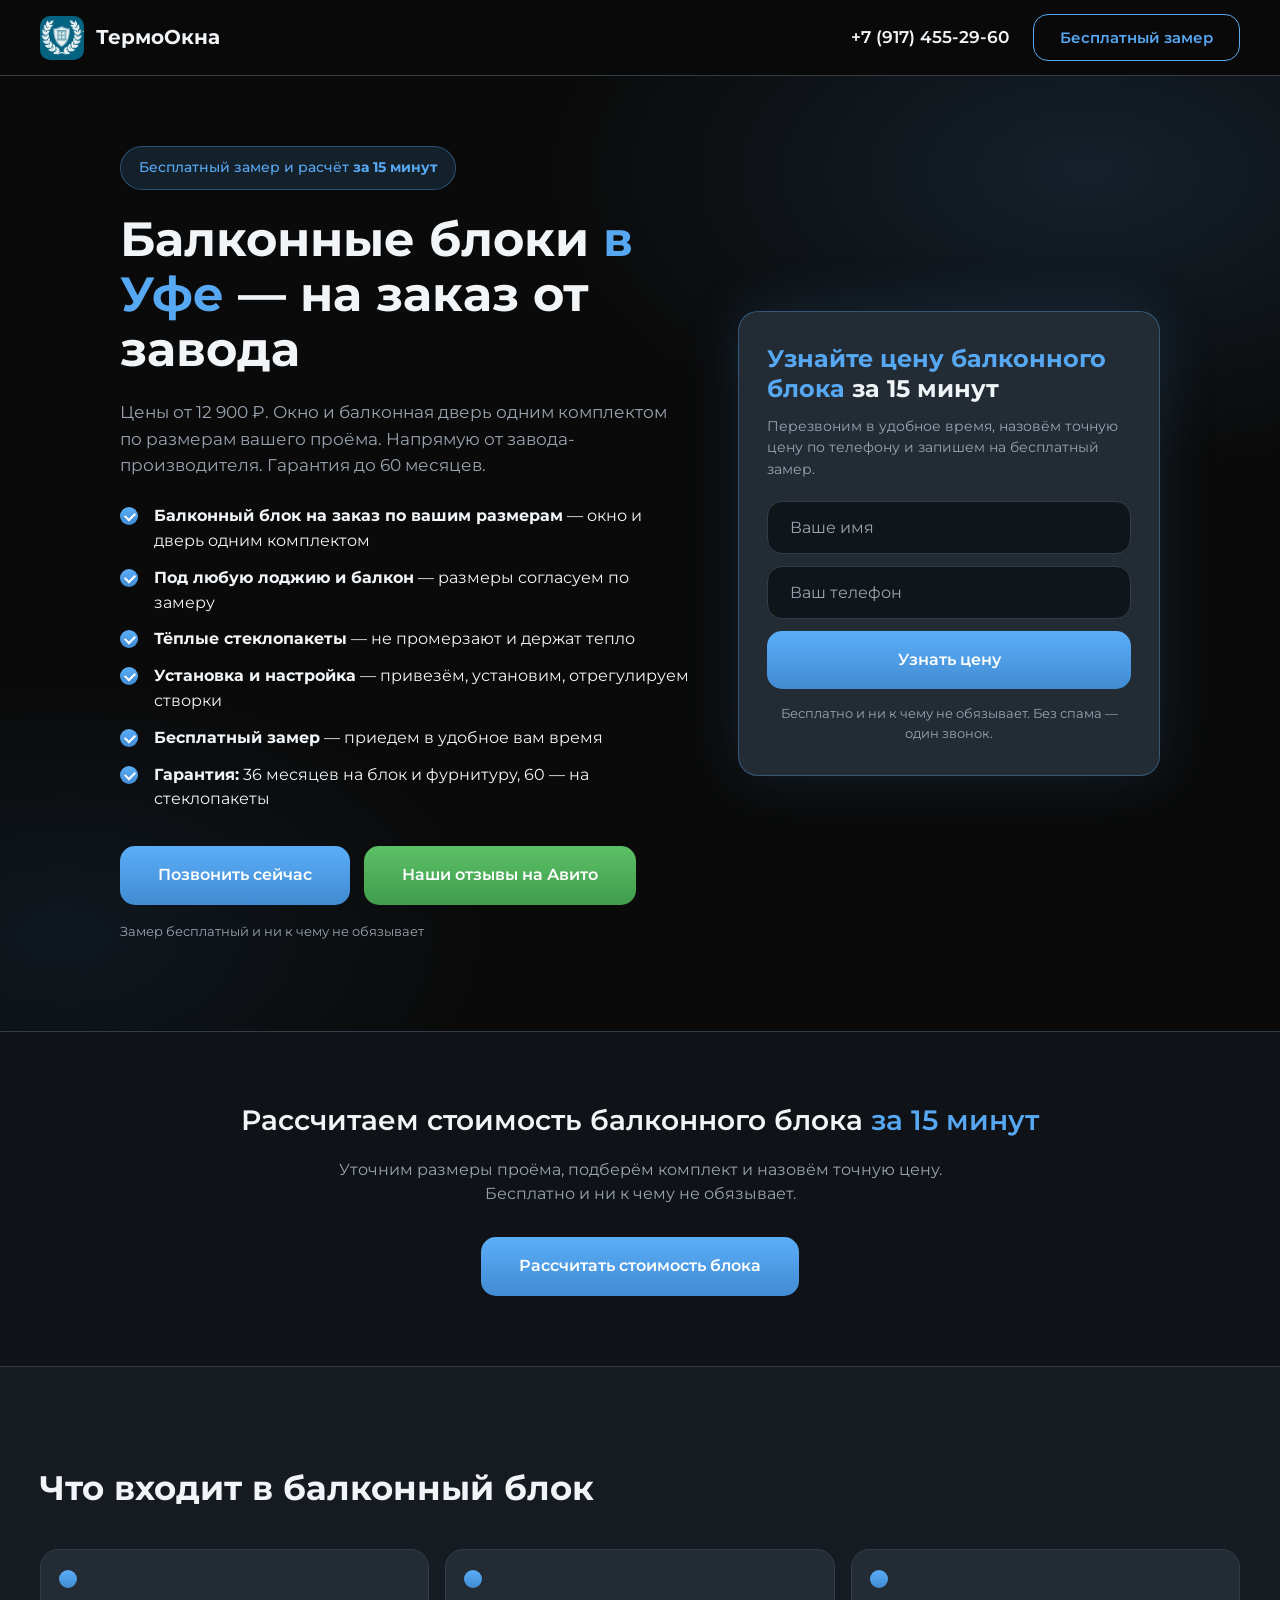
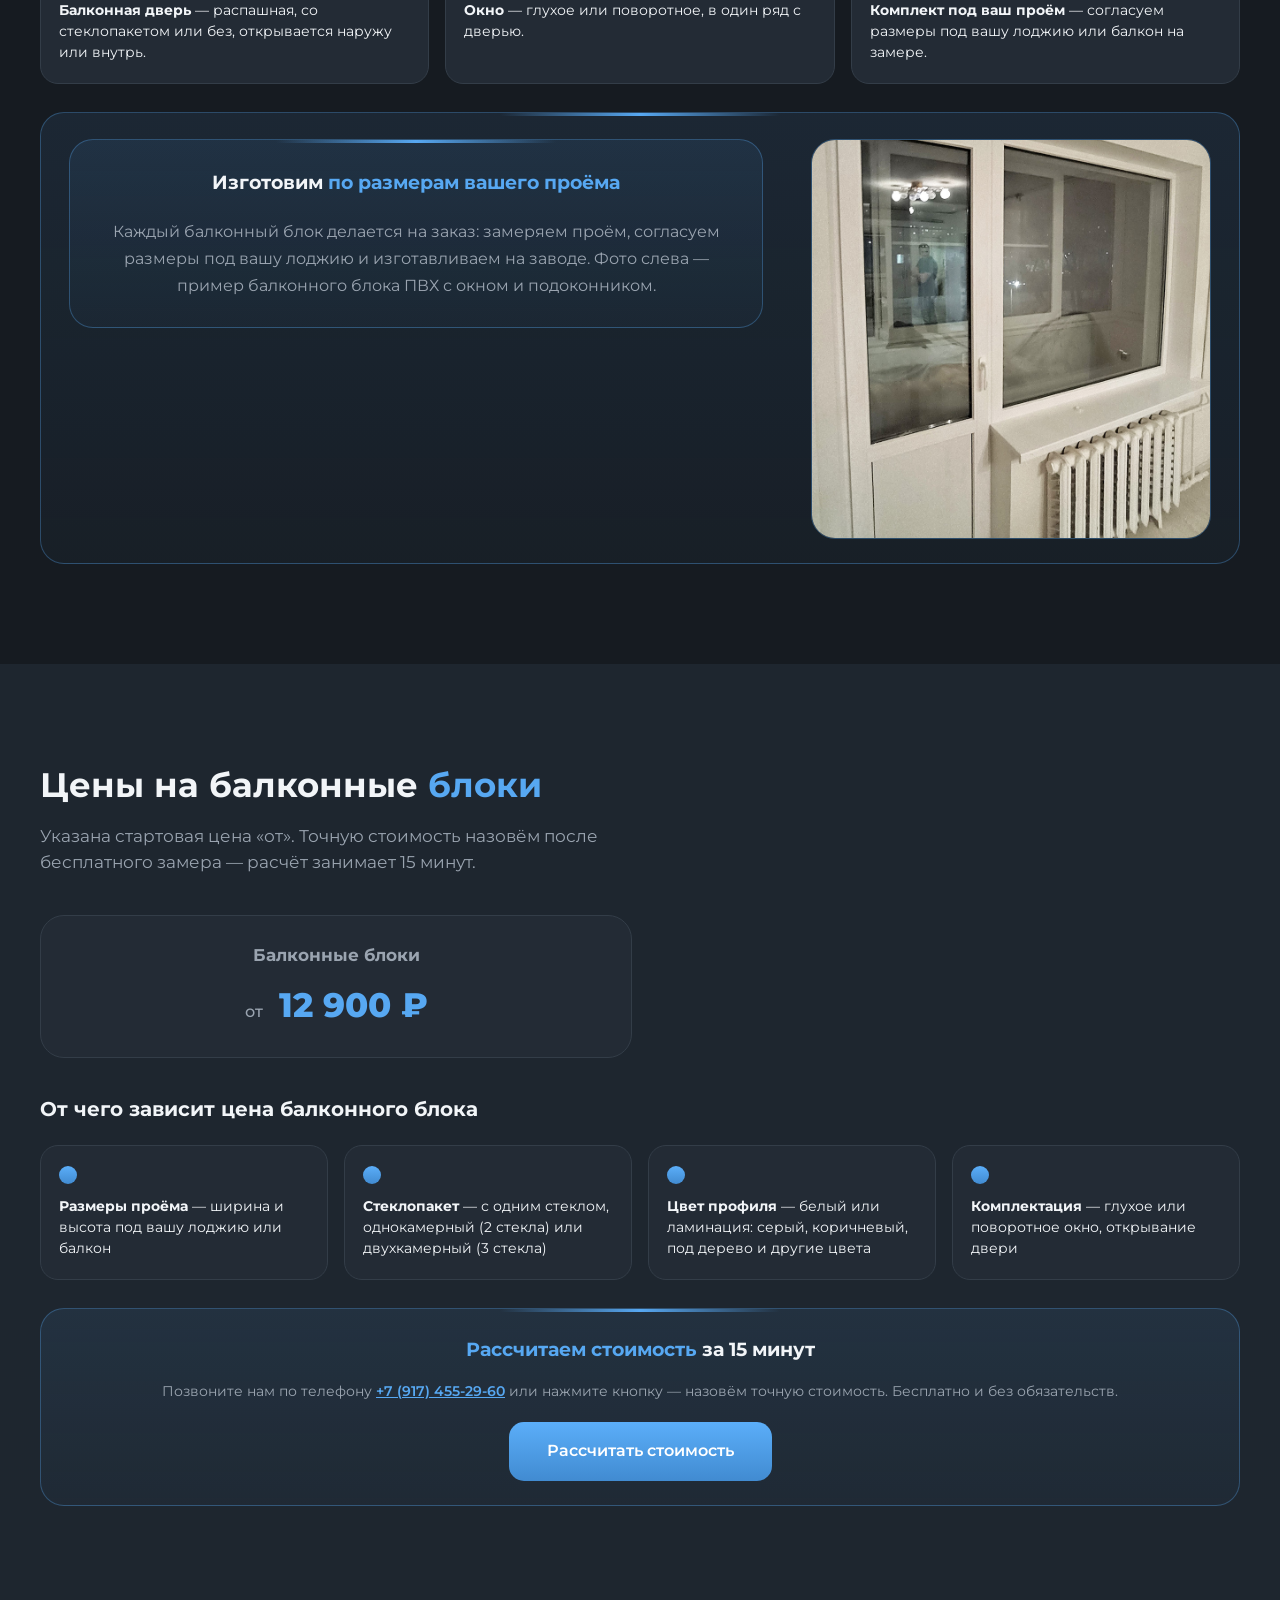
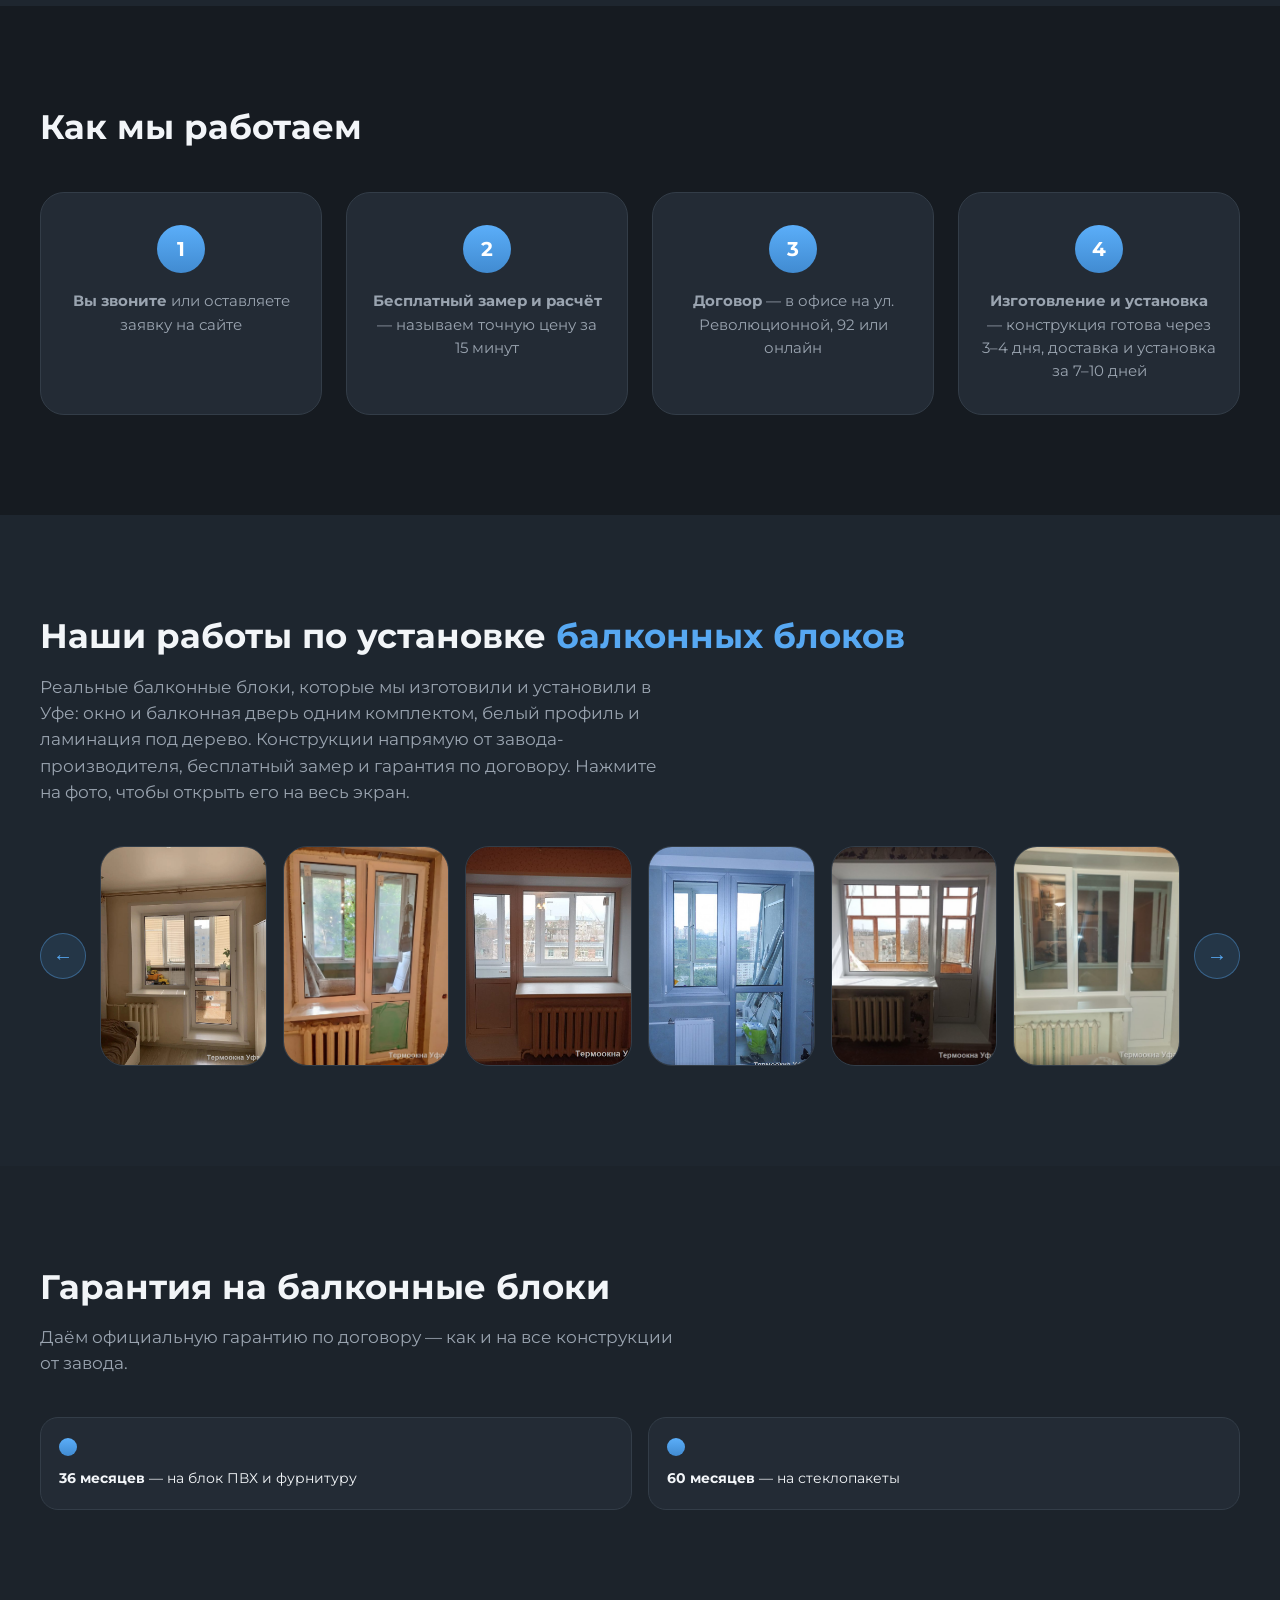
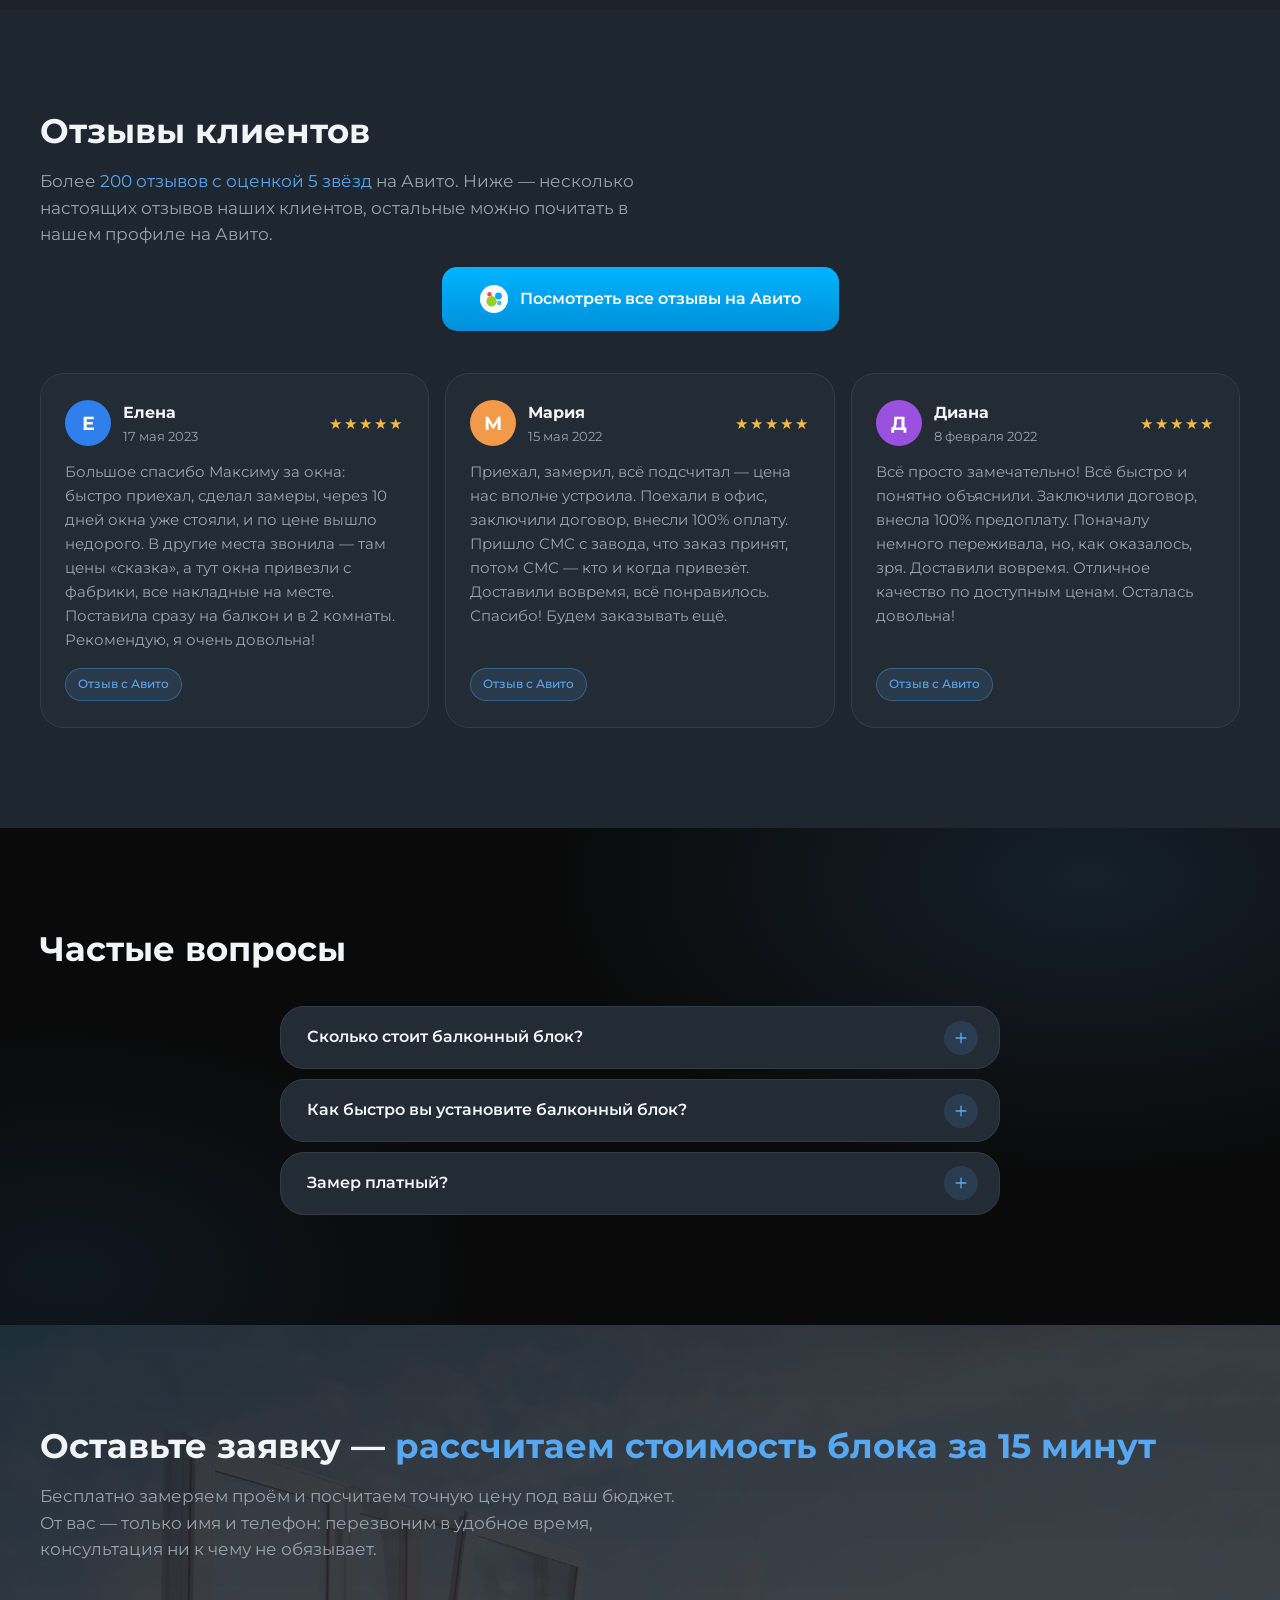
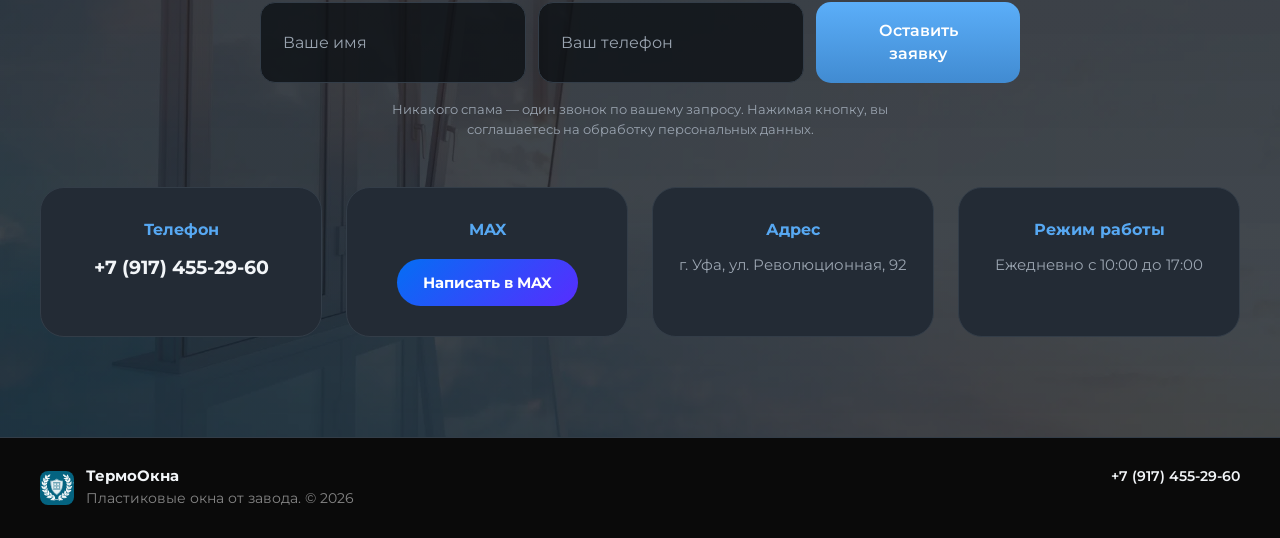
==== commit 8f168e20: "Add balcony blocks photo gallery with slider and lightbox" ====
--- a/balkonnye-bloki.html
+++ b/balkonnye-bloki.html
@@ -233,6 +233,37 @@
       </div>
     </section>
 
+    <section class="section section-tint" id="gallery">
+      <div class="container">
+        <h2>Наши работы по установке <mark>балконных блоков</mark></h2>
+        <p class="section-desc">Реальные балконные блоки, которые мы изготовили и установили в Уфе: окно и балконная дверь одним комплектом, белый профиль и ламинация под дерево. Конструкции напрямую от завода-производителя, бесплатный замер и гарантия по договору. Нажмите на фото, чтобы открыть его на весь экран.</p>
+        <div class="gallery-slider-wrap">
+          <button type="button" class="works-arrow" id="gallery-prev" aria-label="Предыдущие фото">&#8592;</button>
+          <div class="gallery-grid" id="gallery-grid">
+            <div class="gallery-item"><img src="assets/bloki-work-01.jpg" alt="Белый балконный блок с окном и дверью в светлой комнате" loading="lazy"></div>
+            <div class="gallery-item"><img src="assets/bloki-work-02.jpg" alt="Балконный блок ПВХ с дверью во время монтажа в квартире" loading="lazy"></div>
+            <div class="gallery-item"><img src="assets/bloki-work-03.jpg" alt="Балконный блок с коричневой ламинацией под дерево" loading="lazy"></div>
+            <div class="gallery-item"><img src="assets/bloki-work-04.jpg" alt="Белый балконный блок с открытой дверью на балкон" loading="lazy"></div>
+            <div class="gallery-item"><img src="assets/bloki-work-05.jpg" alt="Балконный блок с окном и дверью в комнате с деревянной отделкой" loading="lazy"></div>
+            <div class="gallery-item"><img src="assets/bloki-work-06.jpg" alt="Белый балконный блок со стеклянными створками на кухне" loading="lazy"></div>
+            <div class="gallery-item"><img src="assets/bloki-work-07.jpg" alt="Новый белый балконный блок после установки" loading="lazy"></div>
+            <div class="gallery-item"><img src="assets/bloki-work-08.jpg" alt="Балконный блок ПВХ с видом на зелёный двор" loading="lazy"></div>
+            <div class="gallery-item"><img src="assets/bloki-work-09.jpg" alt="Белый балконный блок с окном и дверью во время ремонта" loading="lazy"></div>
+            <div class="gallery-item"><img src="assets/bloki-work-10.jpg" alt="Балконный блок с ламинацией на лоджии с видом на город" loading="lazy"></div>
+            <div class="gallery-item"><img src="assets/bloki-work-11.jpg" alt="Белая балконная дверь с окном у кирпичной стены" loading="lazy"></div>
+            <div class="gallery-item"><img src="assets/bloki-work-12.jpg" alt="Балконный блок ПВХ с открывающейся дверью в комнате" loading="lazy"></div>
+            <div class="gallery-item"><img src="assets/bloki-work-13.jpg" alt="Белый балконный блок с открытыми створками" loading="lazy"></div>
+            <div class="gallery-item"><img src="assets/bloki-work-14.jpg" alt="Новый балконный блок с белым подоконником после монтажа" loading="lazy"></div>
+            <div class="gallery-item"><img src="assets/bloki-work-15.jpg" alt="Белый балконный блок со стеклопакетами в светлой комнате" loading="lazy"></div>
+            <div class="gallery-item"><img src="assets/bloki-work-16.jpg" alt="Балконный блок с белым профилем у деревянной отделки" loading="lazy"></div>
+            <div class="gallery-item"><img src="assets/bloki-work-17.jpg" alt="Белый балконный блок с дверью на балкон в деревянной отделке" loading="lazy"></div>
+            <div class="gallery-item"><img src="assets/bloki-work-18.jpg" alt="Балконный блок ПВХ в комнате во время ремонта" loading="lazy"></div>
+          </div>
+          <button type="button" class="works-arrow" id="gallery-next" aria-label="Следующие фото">&#8594;</button>
+        </div>
+      </div>
+    </section>
+
     <section class="section section-alt" id="warranty">
       <div class="container">
         <h2>Гарантия на балконные блоки</h2>
@@ -362,6 +393,10 @@
     </section>
   </main>
 
+  <div class="lightbox" id="lightbox" hidden>
+    <img src="" alt="">
+  </div>
+
   <div class="call-modal" id="call-modal" hidden>
     <div class="call-modal-card">
       <button type="button" class="call-modal-close" id="call-modal-close" aria-label="Закрыть">&#10005;</button>
@@ -412,6 +447,9 @@
           .then(function (response) {
             if (response.ok) {
               form.reset();
+              if (typeof ym === 'function') {
+                ym(114295345, 'reachGoal', 'lead_form');
+              }
               if (status) {
                 status.textContent = 'Заявка отправлена! Мы перезвоним вам в ближайшее время.';
                 status.classList.remove('lead-status-error');
@@ -460,6 +498,44 @@
       if (e.key === 'Escape' && !callModal.hidden) {
         closeCallModal();
       }
+      if (e.key === 'Escape' && !lightbox.hidden) {
+        lightbox.hidden = true;
+        lightboxImg.src = '';
+        document.body.style.overflow = '';
+      }
+    });
+
+    var galleryGrid = document.getElementById('gallery-grid');
+
+    function galleryPageWidth() {
+      return galleryGrid.clientWidth;
+    }
+
+    document.getElementById('gallery-prev').addEventListener('click', function () {
+      galleryGrid.scrollBy({ left: -galleryPageWidth(), behavior: 'smooth' });
+    });
+
+    document.getElementById('gallery-next').addEventListener('click', function () {
+      galleryGrid.scrollBy({ left: galleryPageWidth(), behavior: 'smooth' });
+    });
+
+    var lightbox = document.getElementById('lightbox');
+    var lightboxImg = lightbox.querySelector('img');
+    var galleryImgs = document.querySelectorAll('.gallery-item img');
+
+    for (var k = 0; k < galleryImgs.length; k++) {
+      galleryImgs[k].addEventListener('click', function (e) {
+        lightboxImg.src = e.target.src;
+        lightboxImg.alt = e.target.alt;
+        lightbox.hidden = false;
+        document.body.style.overflow = 'hidden';
+      });
+    }
+
+    lightbox.addEventListener('click', function () {
+      lightbox.hidden = true;
+      lightboxImg.src = '';
+      document.body.style.overflow = '';
     });
   </script>
 </body>
--- a/style.css
+++ b/style.css
@@ -1353,3 +1353,78 @@
     text-align: center;
   }
 }
+
+.gallery-slider-wrap {
+  display: flex;
+  align-items: center;
+  gap: 14px;
+  margin-top: 36px;
+}
+
+.gallery-grid {
+  display: grid;
+  grid-auto-flow: column;
+  grid-auto-columns: calc((100% - 5 * 16px) / 6);
+  gap: 16px;
+  overflow-x: auto;
+  scroll-snap-type: x mandatory;
+  scroll-behavior: smooth;
+  scrollbar-width: none;
+  min-width: 0;
+}
+
+.gallery-grid::-webkit-scrollbar {
+  display: none;
+}
+
+.gallery-item {
+  position: relative;
+  height: 220px;
+  border-radius: var(--radius-card);
+  border: 1px solid var(--border);
+  background: var(--card);
+  overflow: hidden;
+  scroll-snap-align: start;
+}
+
+.gallery-item img {
+  display: block;
+  width: 100%;
+  height: 100%;
+  object-fit: cover;
+  cursor: zoom-in;
+  transition: transform 0.2s;
+}
+
+.gallery-item:hover img {
+  transform: translateY(-4px);
+}
+
+.gallery-badge {
+  position: absolute;
+  top: 10px;
+  left: 10px;
+  z-index: 1;
+  padding: 4px 10px;
+  border-radius: 999px;
+  background: rgba(10, 14, 20, 0.62);
+  color: #fff;
+  font-size: 12px;
+  font-weight: 600;
+}
+
+@media (max-width: 979px) {
+  .gallery-grid {
+    grid-auto-columns: calc((100% - 2 * 16px) / 3);
+  }
+}
+
+@media (max-width: 560px) {
+  .gallery-grid {
+    grid-auto-columns: calc(100% / 2 - 8px);
+  }
+
+  .gallery-item {
+    height: 240px;
+  }
+}
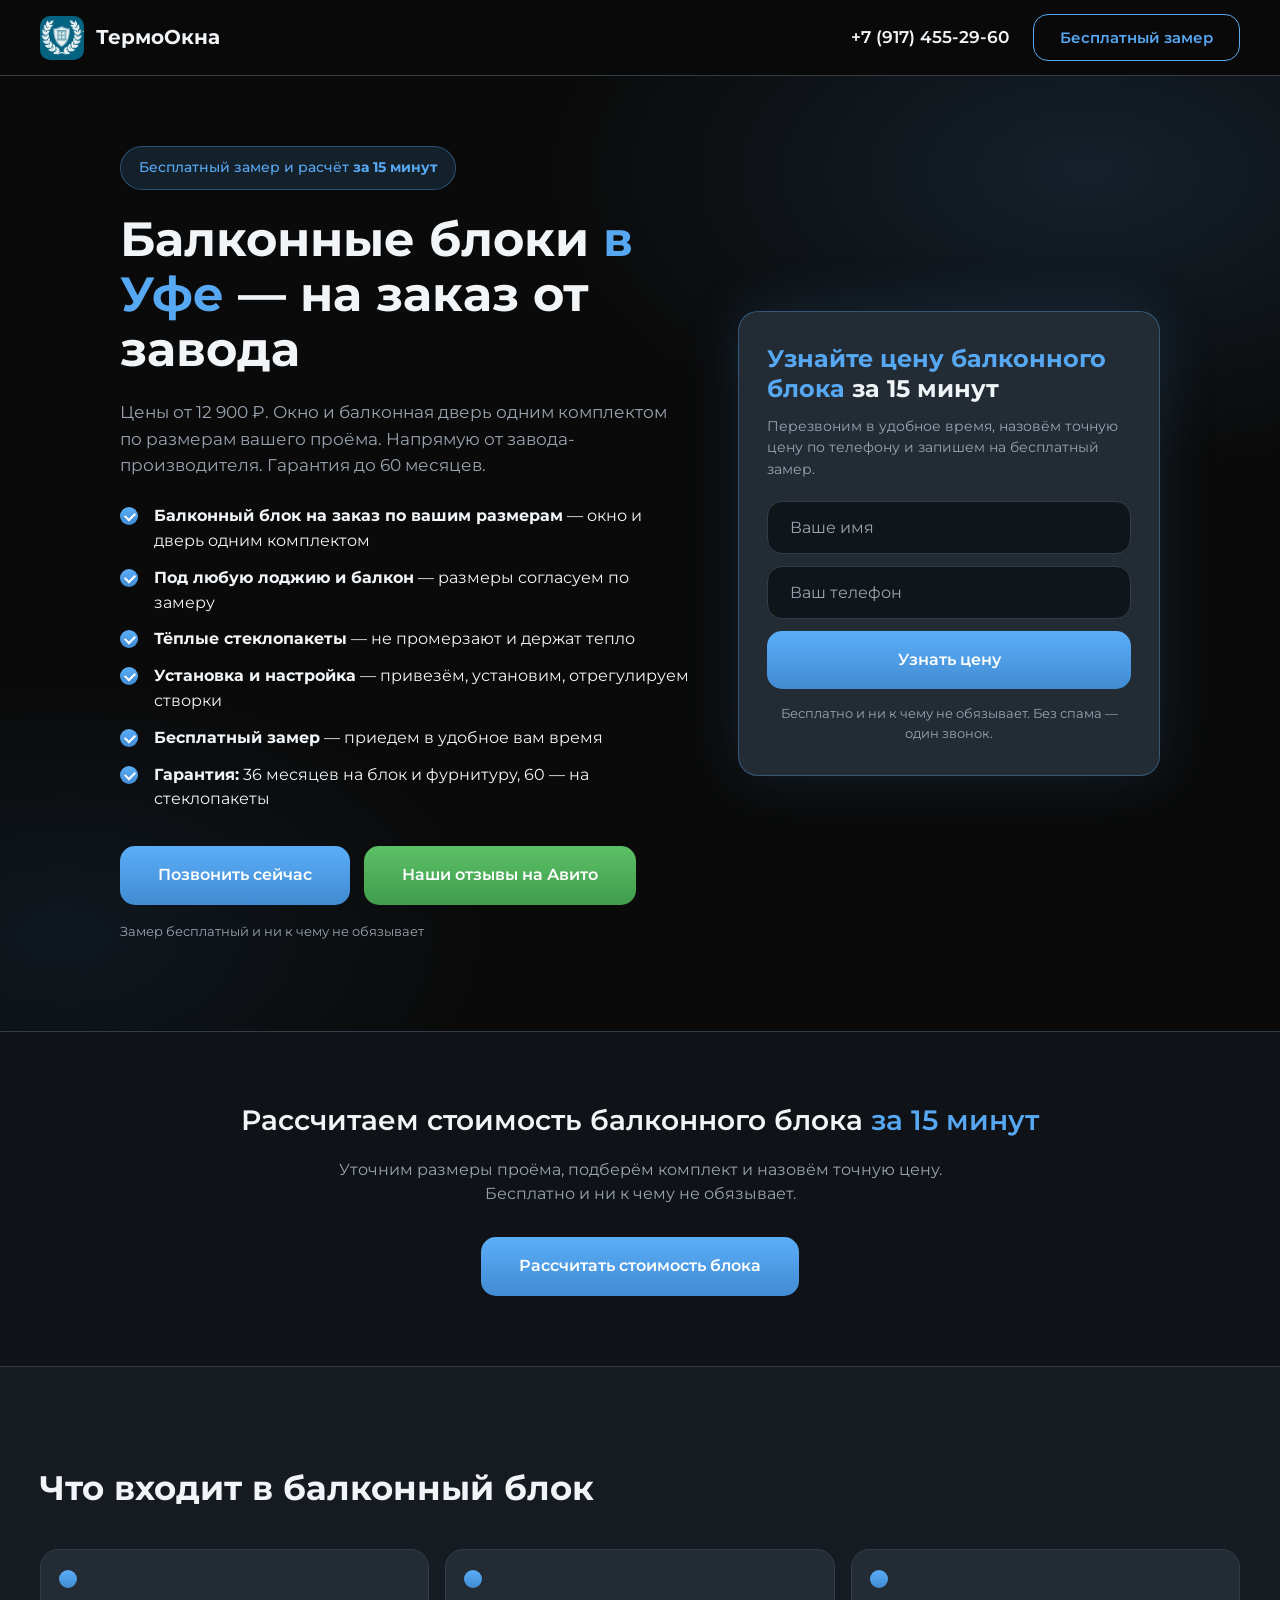
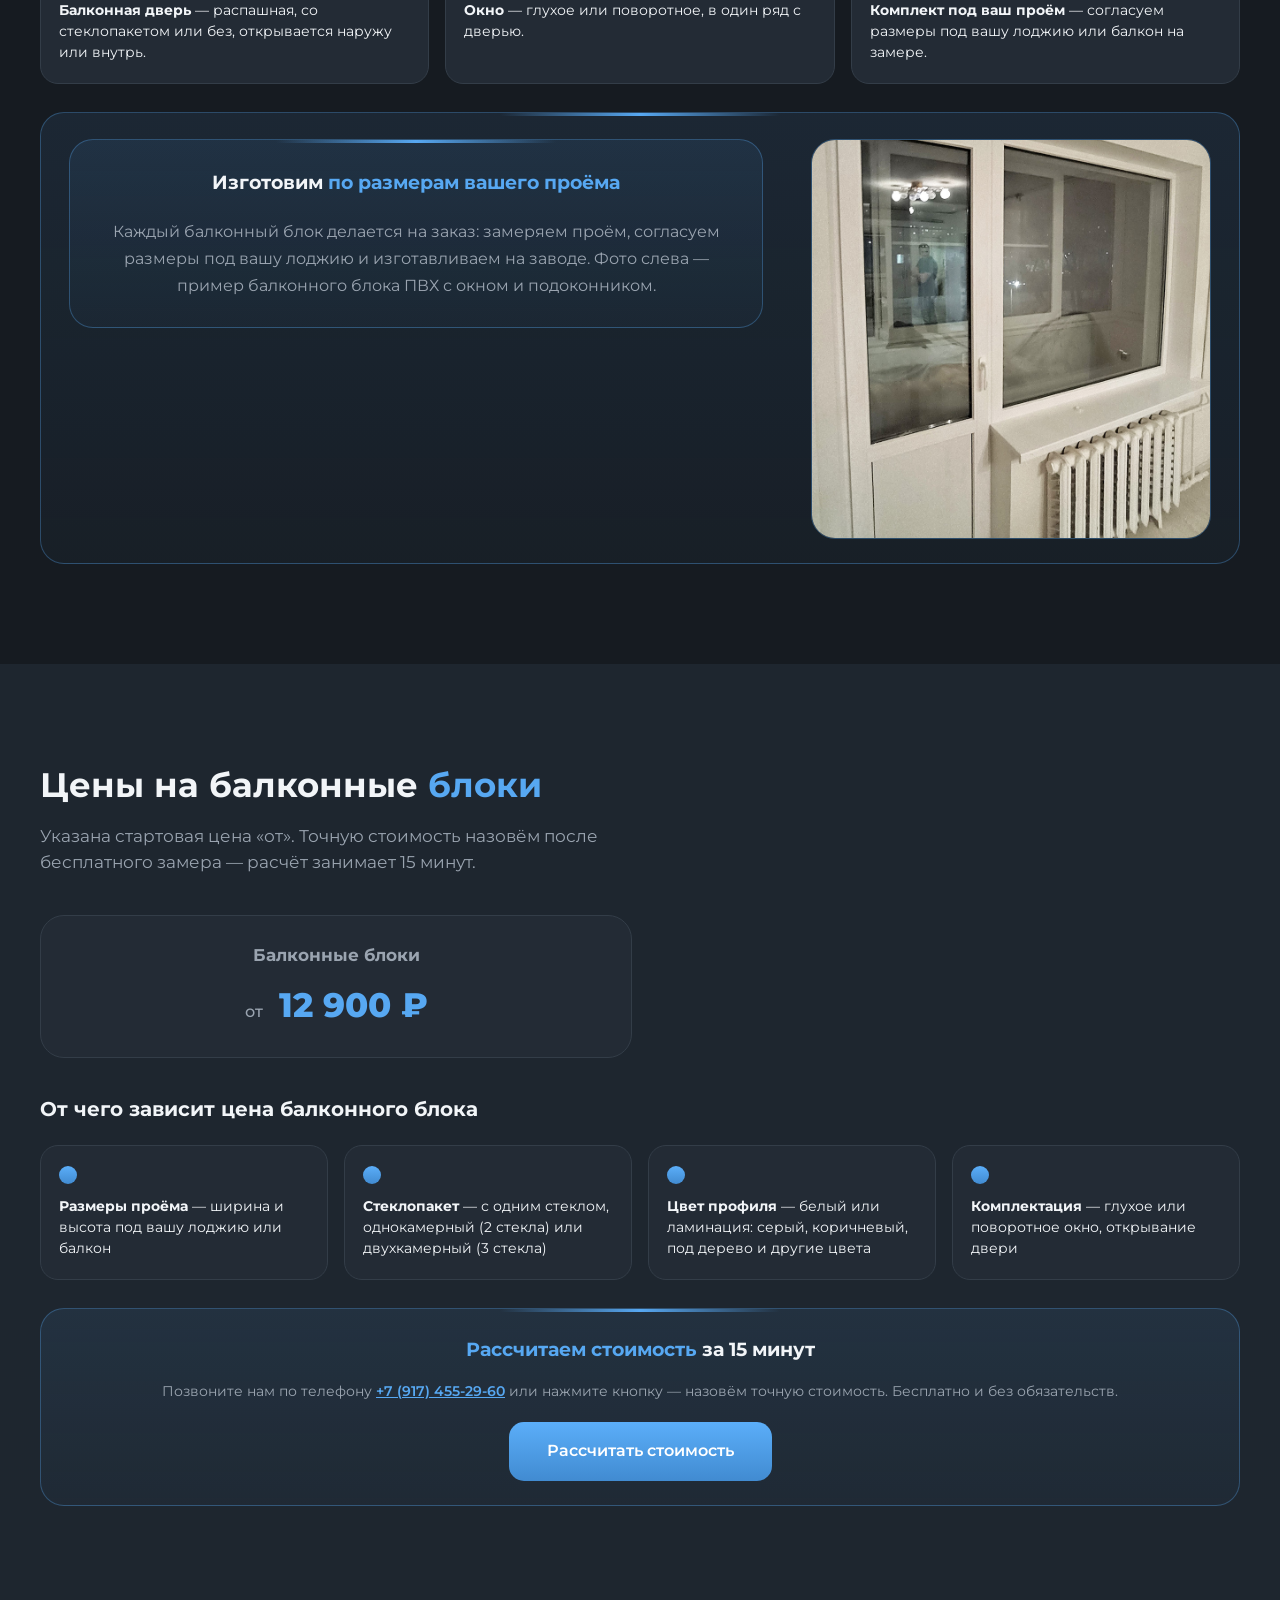
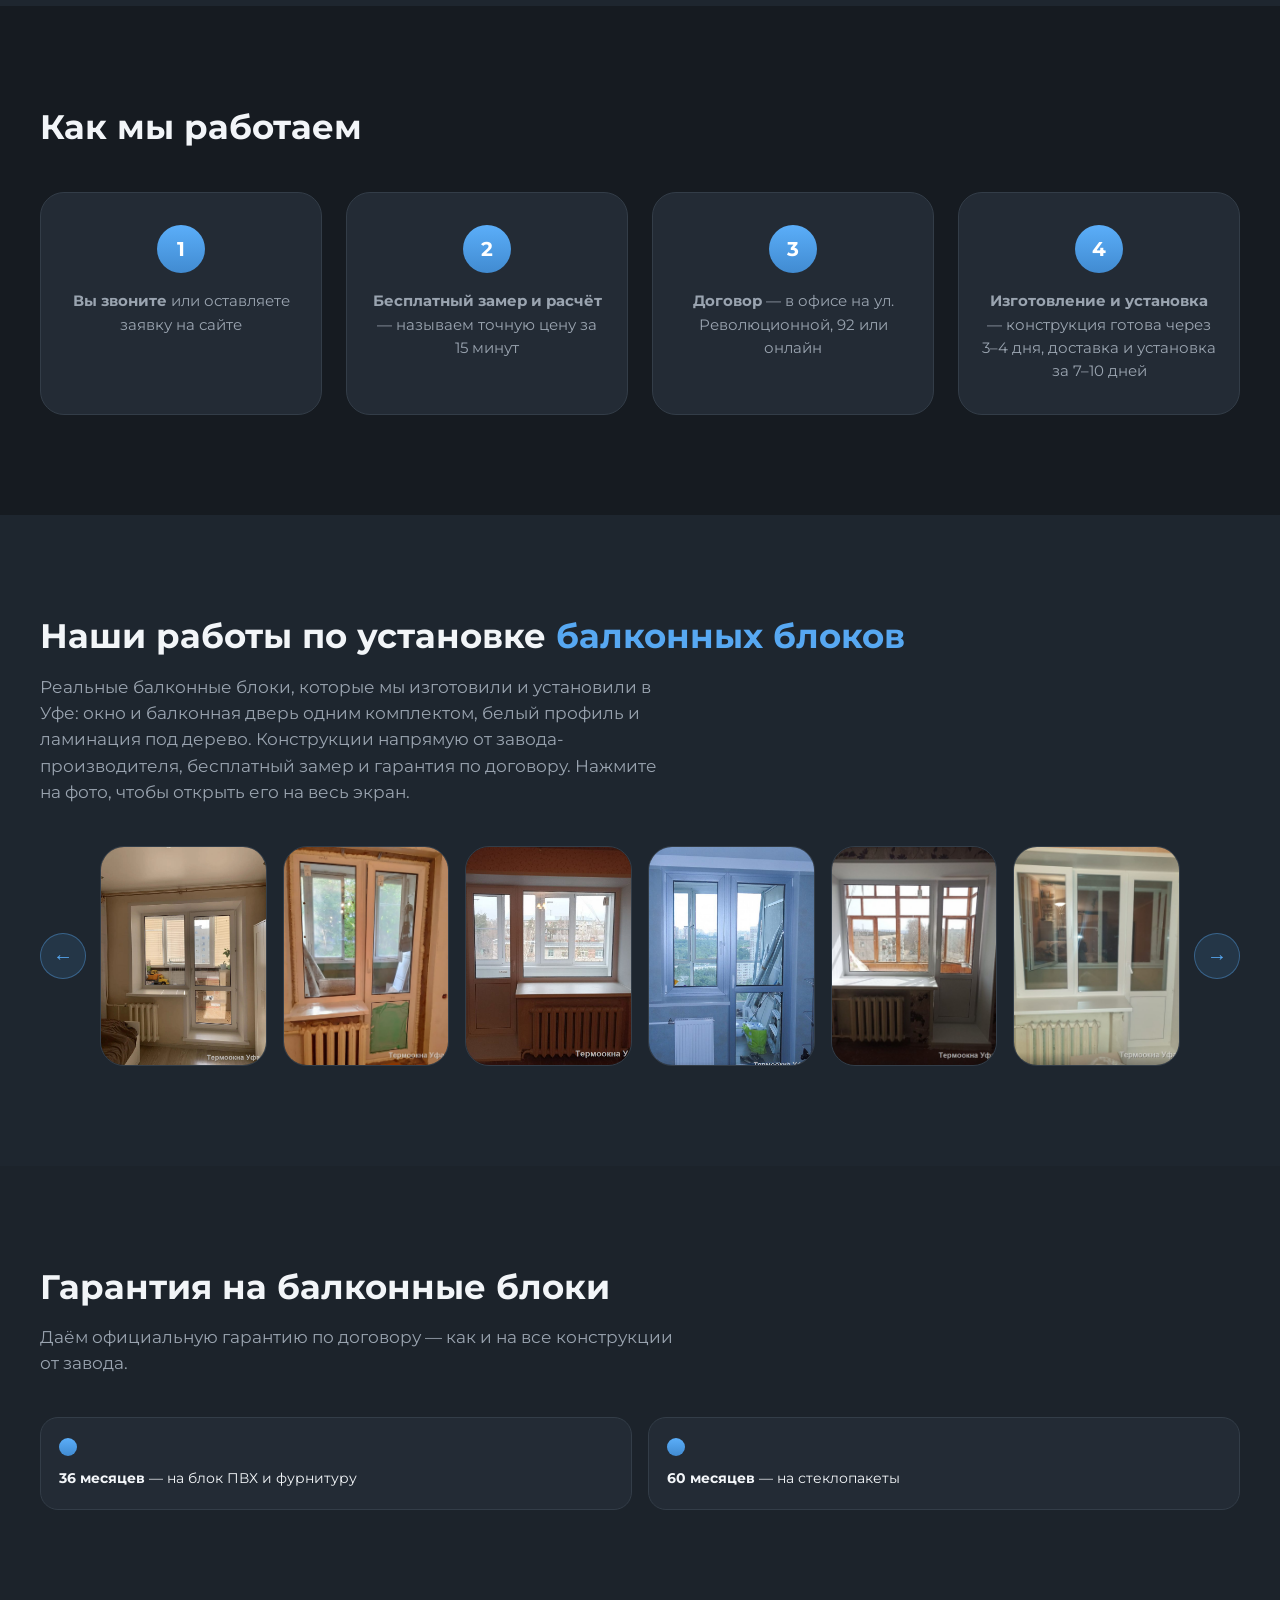
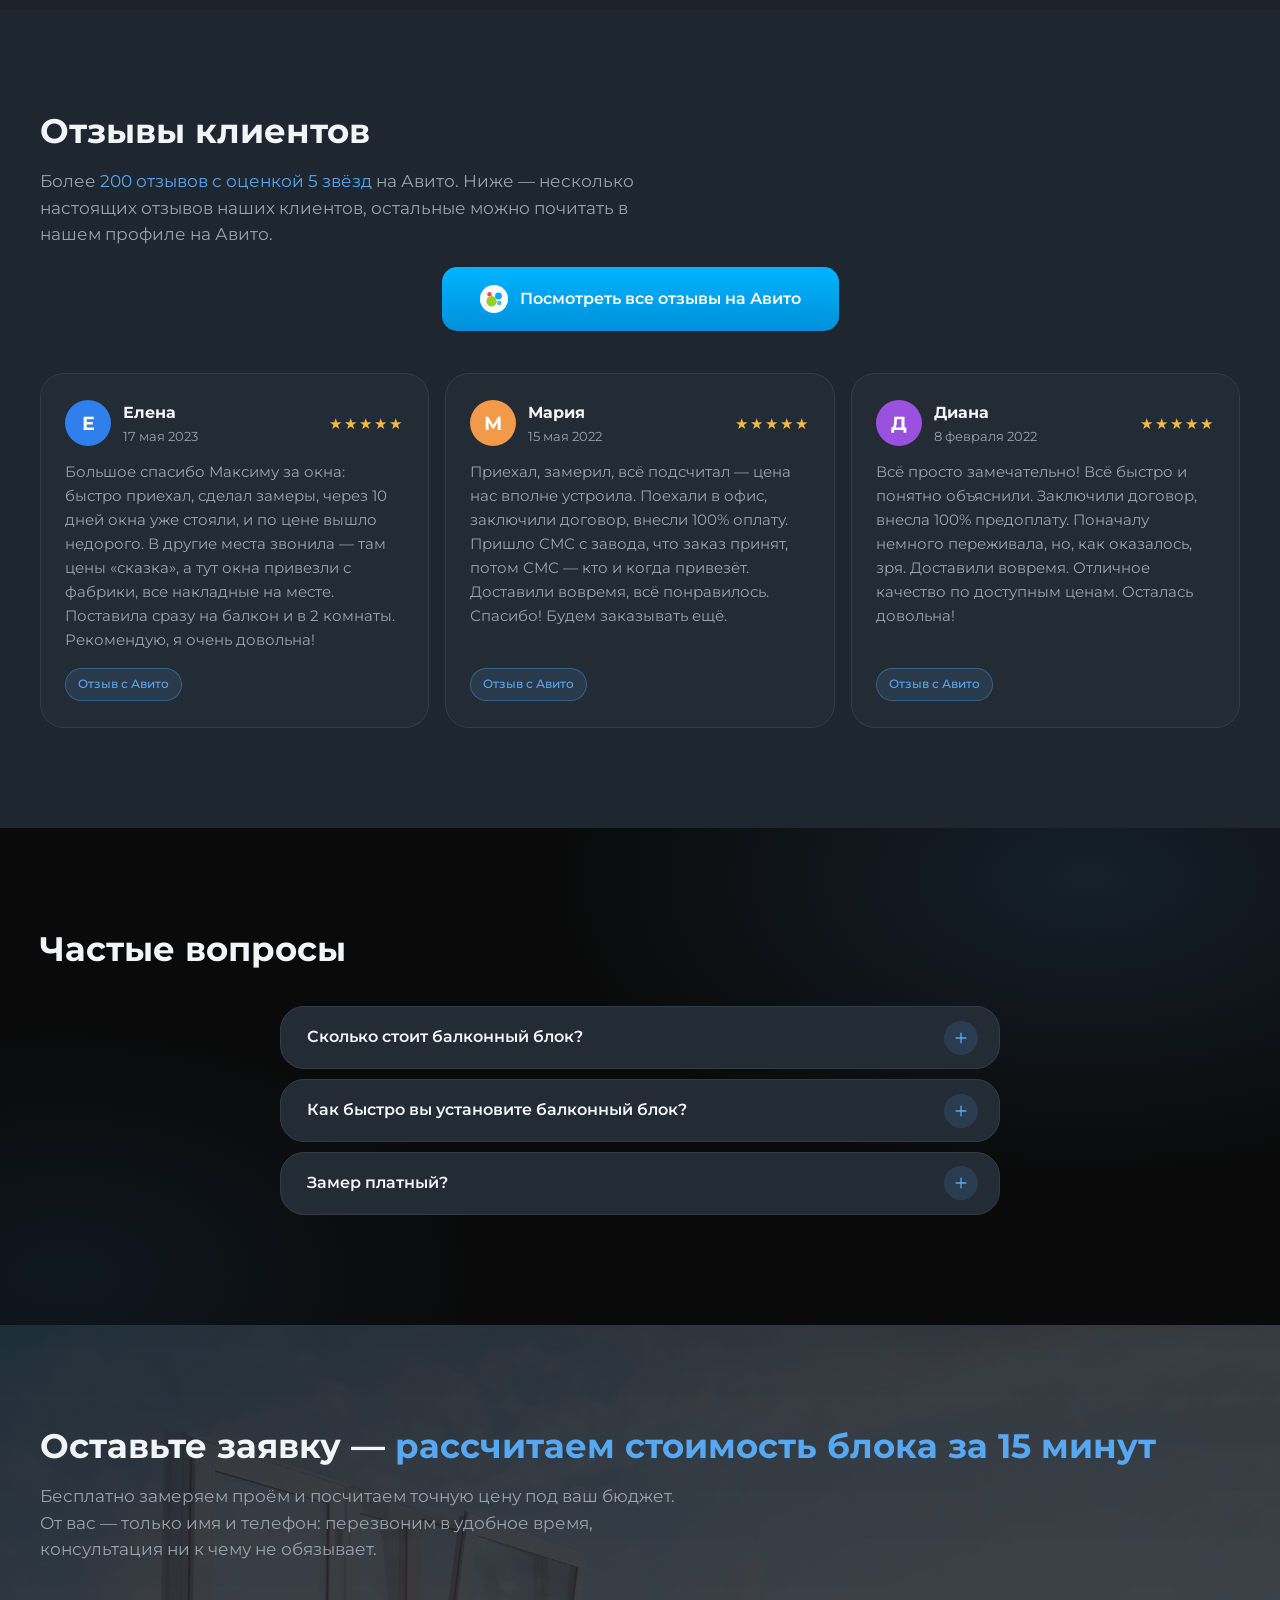
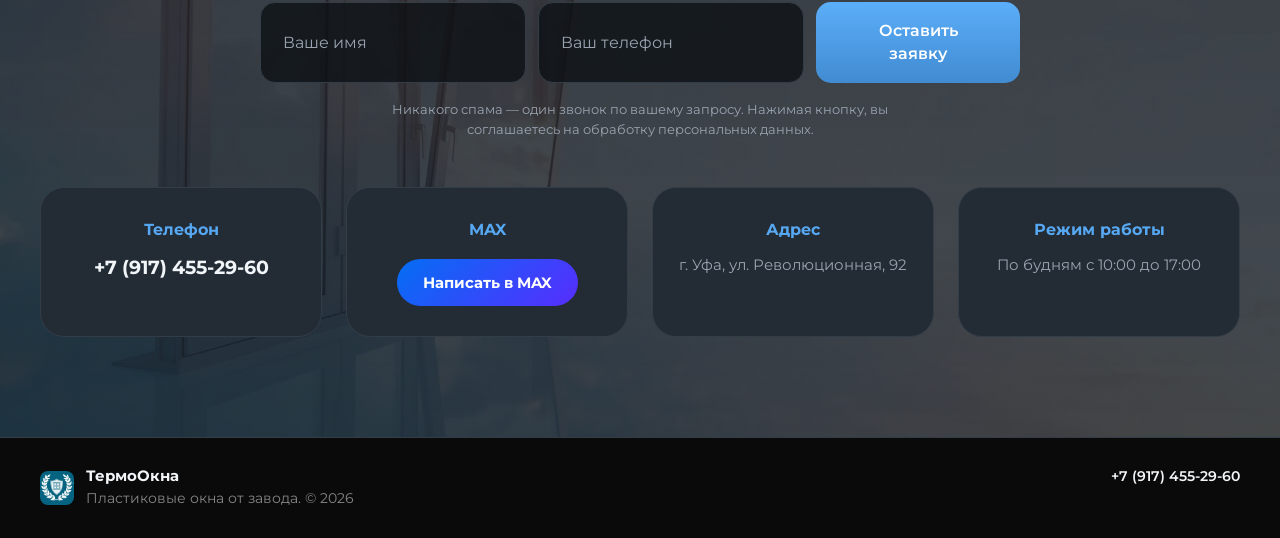
==== commit 65b03735: "Change opening hours to weekdays Mo-Fr 10:00-17:00" ====
--- a/balkonnye-bloki.html
+++ b/balkonnye-bloki.html
@@ -40,7 +40,7 @@
         "postalCode": "450078",
         "addressCountry": "RU"
       },
-      "openingHours": "Mo-Su 10:00-17:00"
+      "openingHours": "Mo-Fr 10:00-17:00"
     },
     "areaServed": ["Уфа", "Республика Башкортостан"],
     "offers": {
@@ -386,7 +386,7 @@
           </div>
           <div class="contact-card">
             <h3><b>Режим работы</b></h3>
-            <p>Ежедневно с 10:00 до 17:00</p>
+            <p>По будням с 10:00 до 17:00</p>
           </div>
         </div>
       </div>
@@ -406,7 +406,7 @@
       <h3>Позвоните — и узнайте цену <mark>за 15 минут</mark></h3>
       <p class="call-modal-text">Назовите размеры проёма — мы сразу назовём точную стоимость балконного блока по заводским ценам, без наценок и обязательств. Подберём комплект и запишем на бесплатный замер.</p>
       <a href="tel:+79174552960" class="btn call-modal-phone">+7 (917) 455-29-60</a>
-      <p class="call-modal-note">Работаем ежедневно с 10:00 до 17:00. Удобнее написать? <a href="https://max.ru/u/f9LHodD0cOJNdT5oKuo22Lu_w0izocGYDQcTboKajfzcwL0R4Vyu-ZiBORg" target="_blank" rel="noopener" class="call-modal-link">Напишите нам в MAX</a> или <a href="#contacts" class="call-modal-link">оставьте заявку на сайте</a> — мы перезвоним сами.</p>
+      <p class="call-modal-note">Работаем по будням с 10:00 до 17:00. Удобнее написать? <a href="https://max.ru/u/f9LHodD0cOJNdT5oKuo22Lu_w0izocGYDQcTboKajfzcwL0R4Vyu-ZiBORg" target="_blank" rel="noopener" class="call-modal-link">Напишите нам в MAX</a> или <a href="#contacts" class="call-modal-link">оставьте заявку на сайте</a> — мы перезвоним сами.</p>
     </div>
   </div>
 
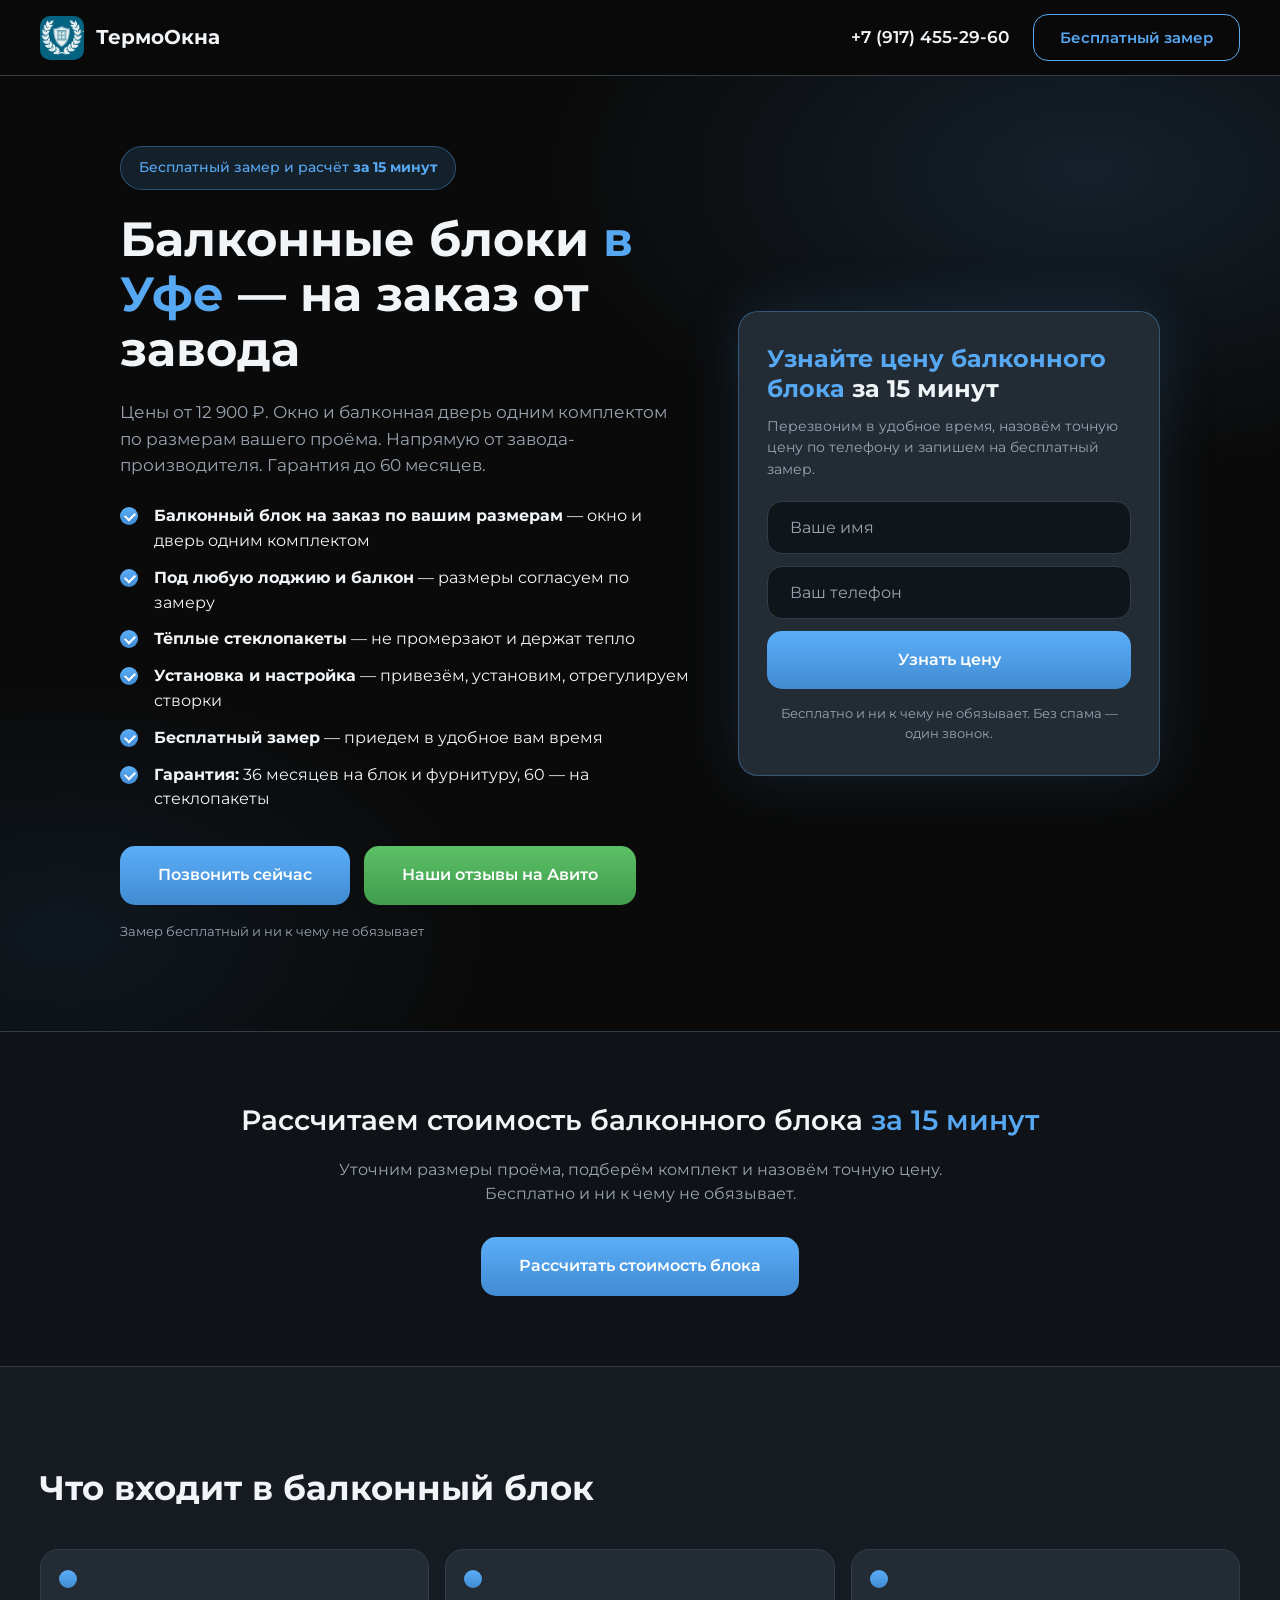
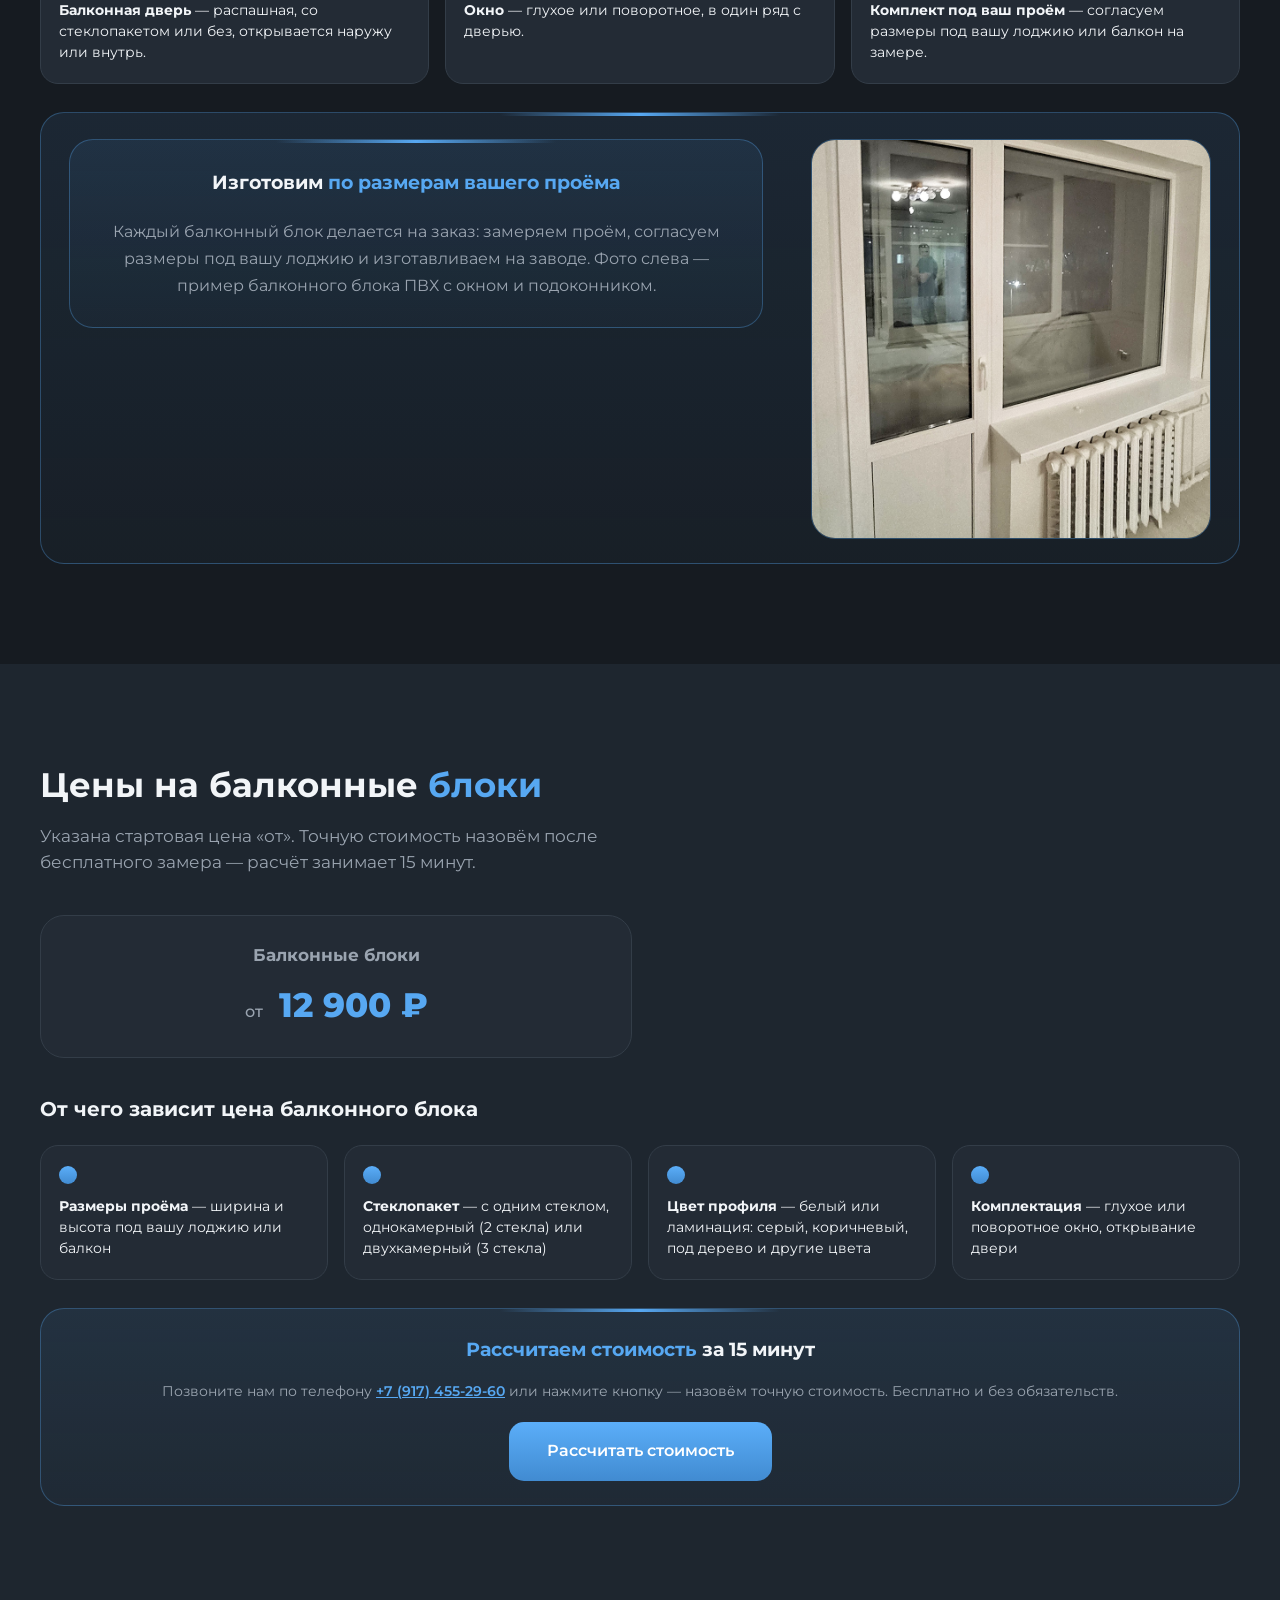
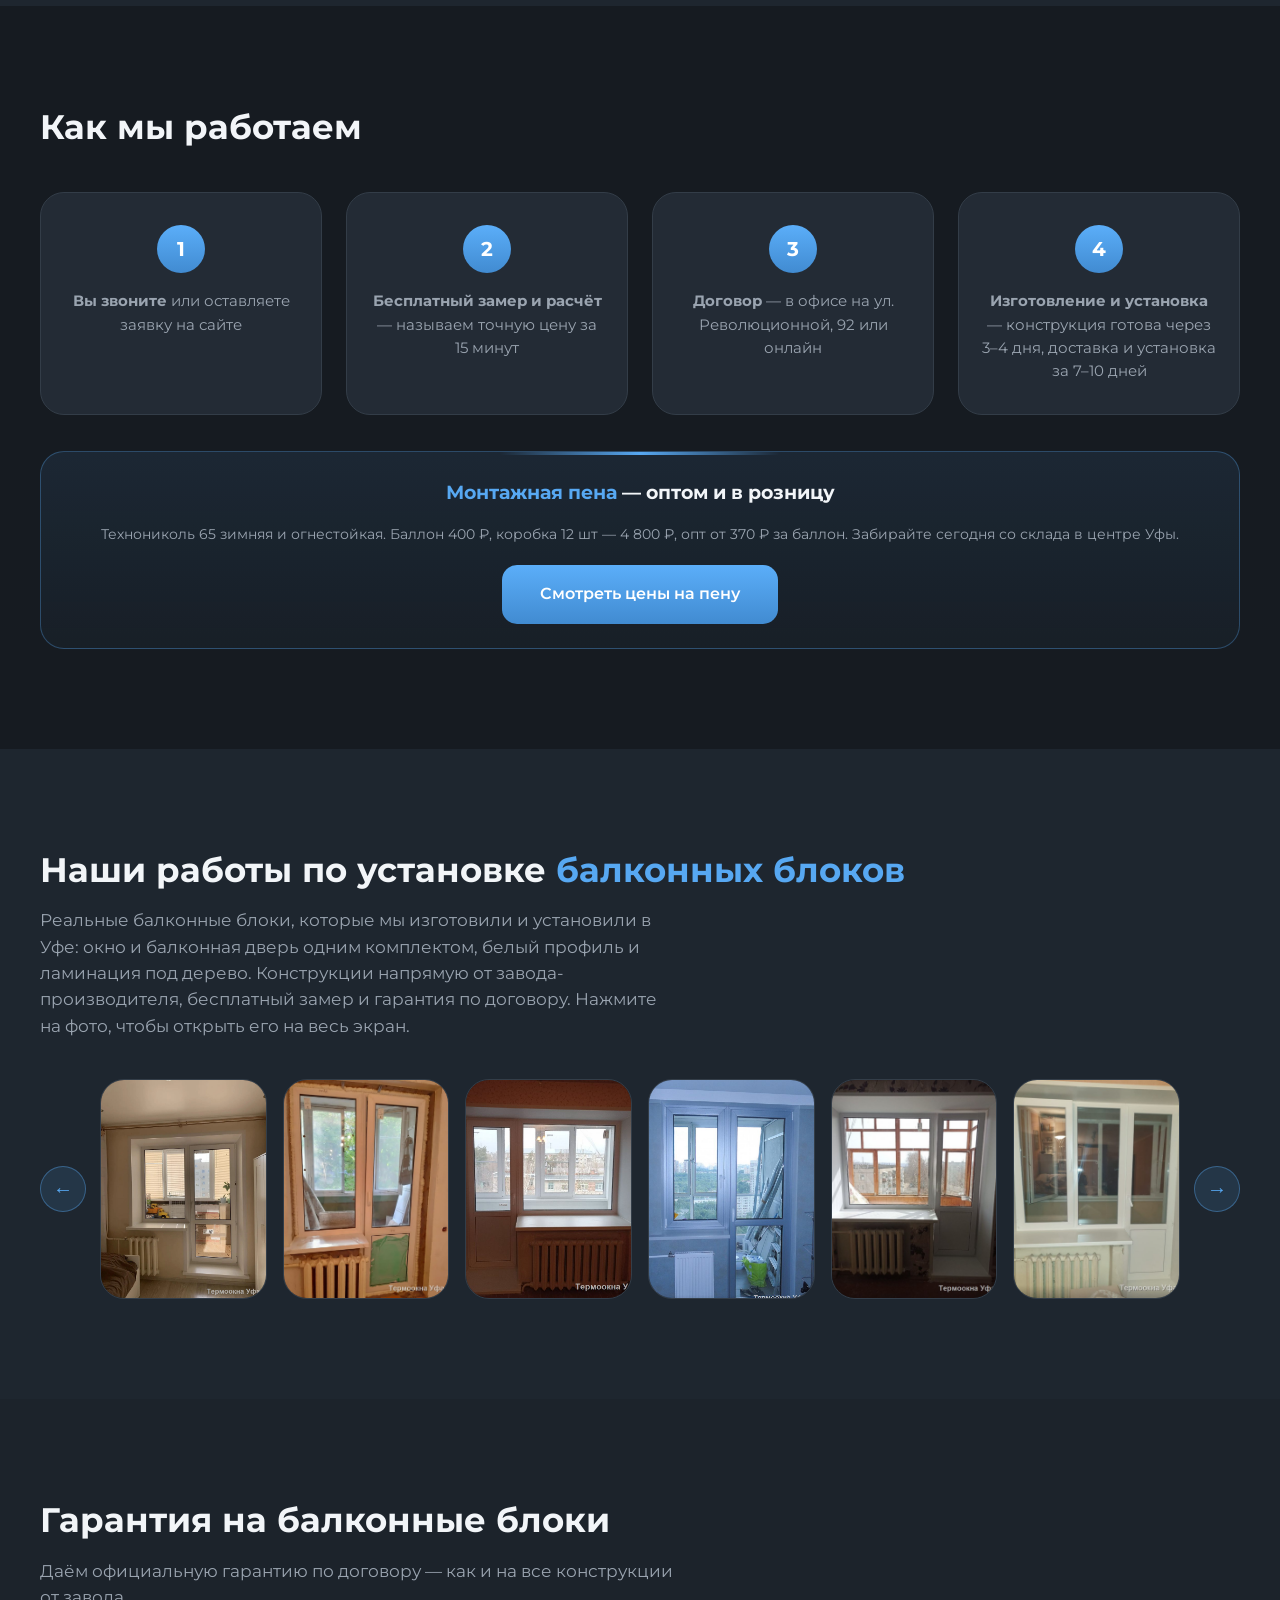
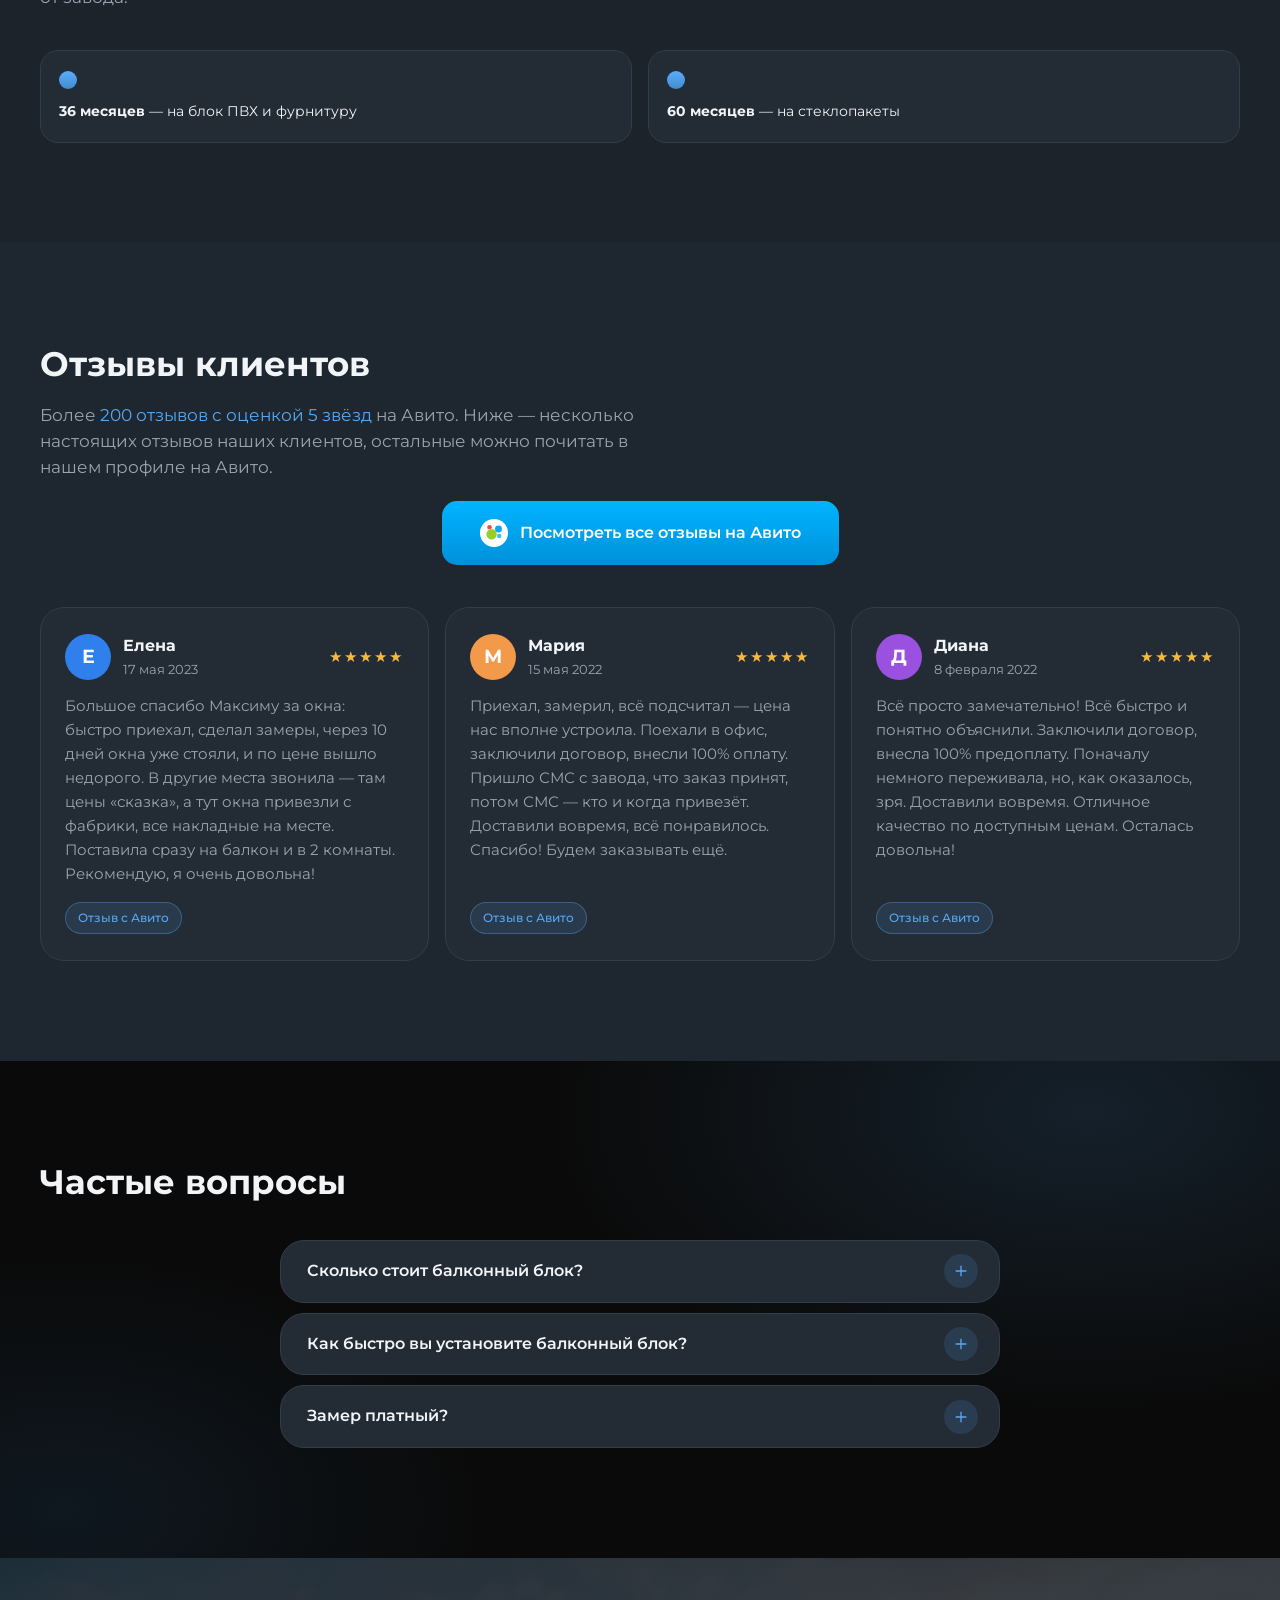
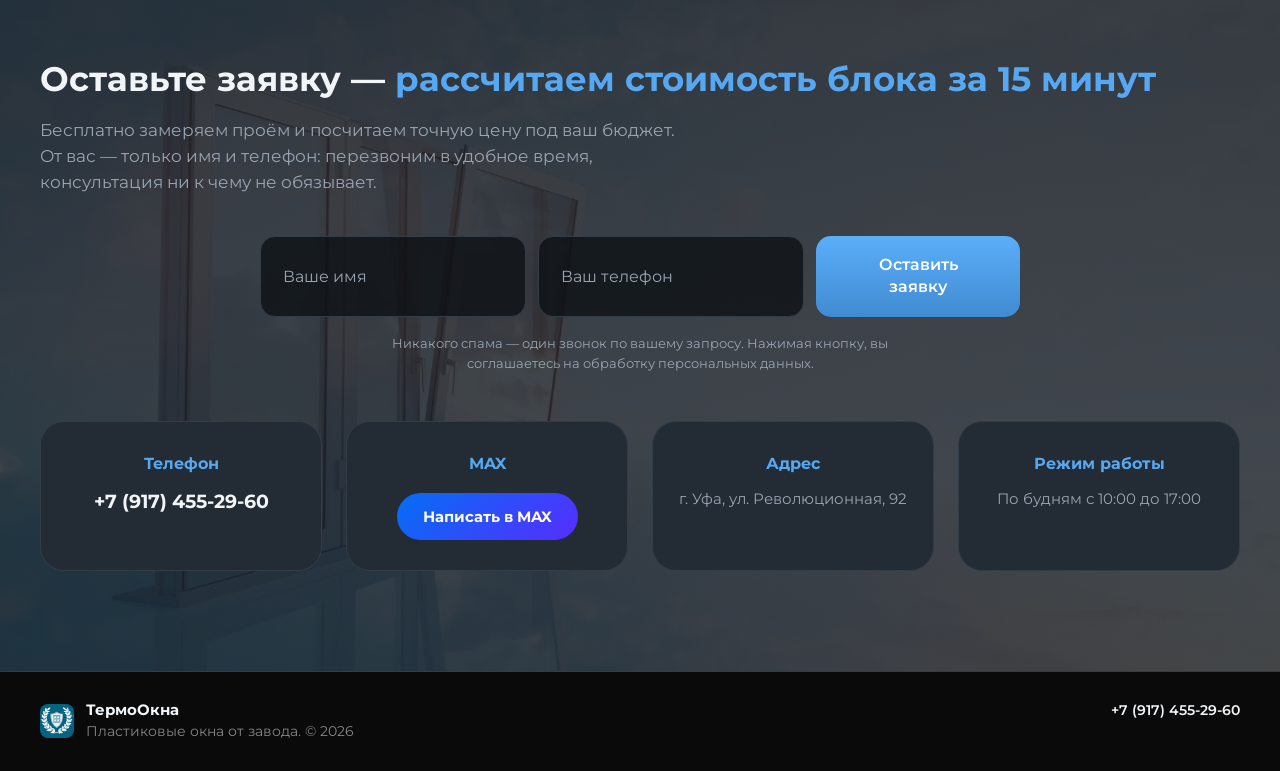
==== commit d266d71c: "Add foam page link block to all pages" ====
--- a/balkonnye-bloki.html
+++ b/balkonnye-bloki.html
@@ -230,6 +230,11 @@
           <div class="step"><span class="step-num">3</span><p><b>Договор</b> — в офисе на ул. Революционной, 92 или онлайн</p></div>
           <div class="step"><span class="step-num">4</span><p><b>Изготовление и установка</b> — конструкция готова через 3–4 дня, доставка и установка за 7–10 дней</p></div>
         </div>
+        <div class="delivery pena-link-block">
+          <h3><mark>Монтажная пена</mark> — оптом и в розницу</h3>
+          <p class="delivery-note">Технониколь 65 зимняя и огнестойкая. Баллон 400 ₽, коробка 12 шт — 4 800 ₽, опт от 370 ₽ за баллон. Забирайте сегодня со склада в центре Уфы.</p>
+          <a class="btn" href="montazhnaya-pena.html">Смотреть цены на пену</a>
+        </div>
       </div>
     </section>
 
--- a/style.css
+++ b/style.css
@@ -952,6 +952,10 @@
   margin-top: 20px;
 }
 
+.pena-link-block {
+  margin-top: 36px;
+}
+
 .faq {
   max-width: 720px;
   margin: 36px auto 0;
